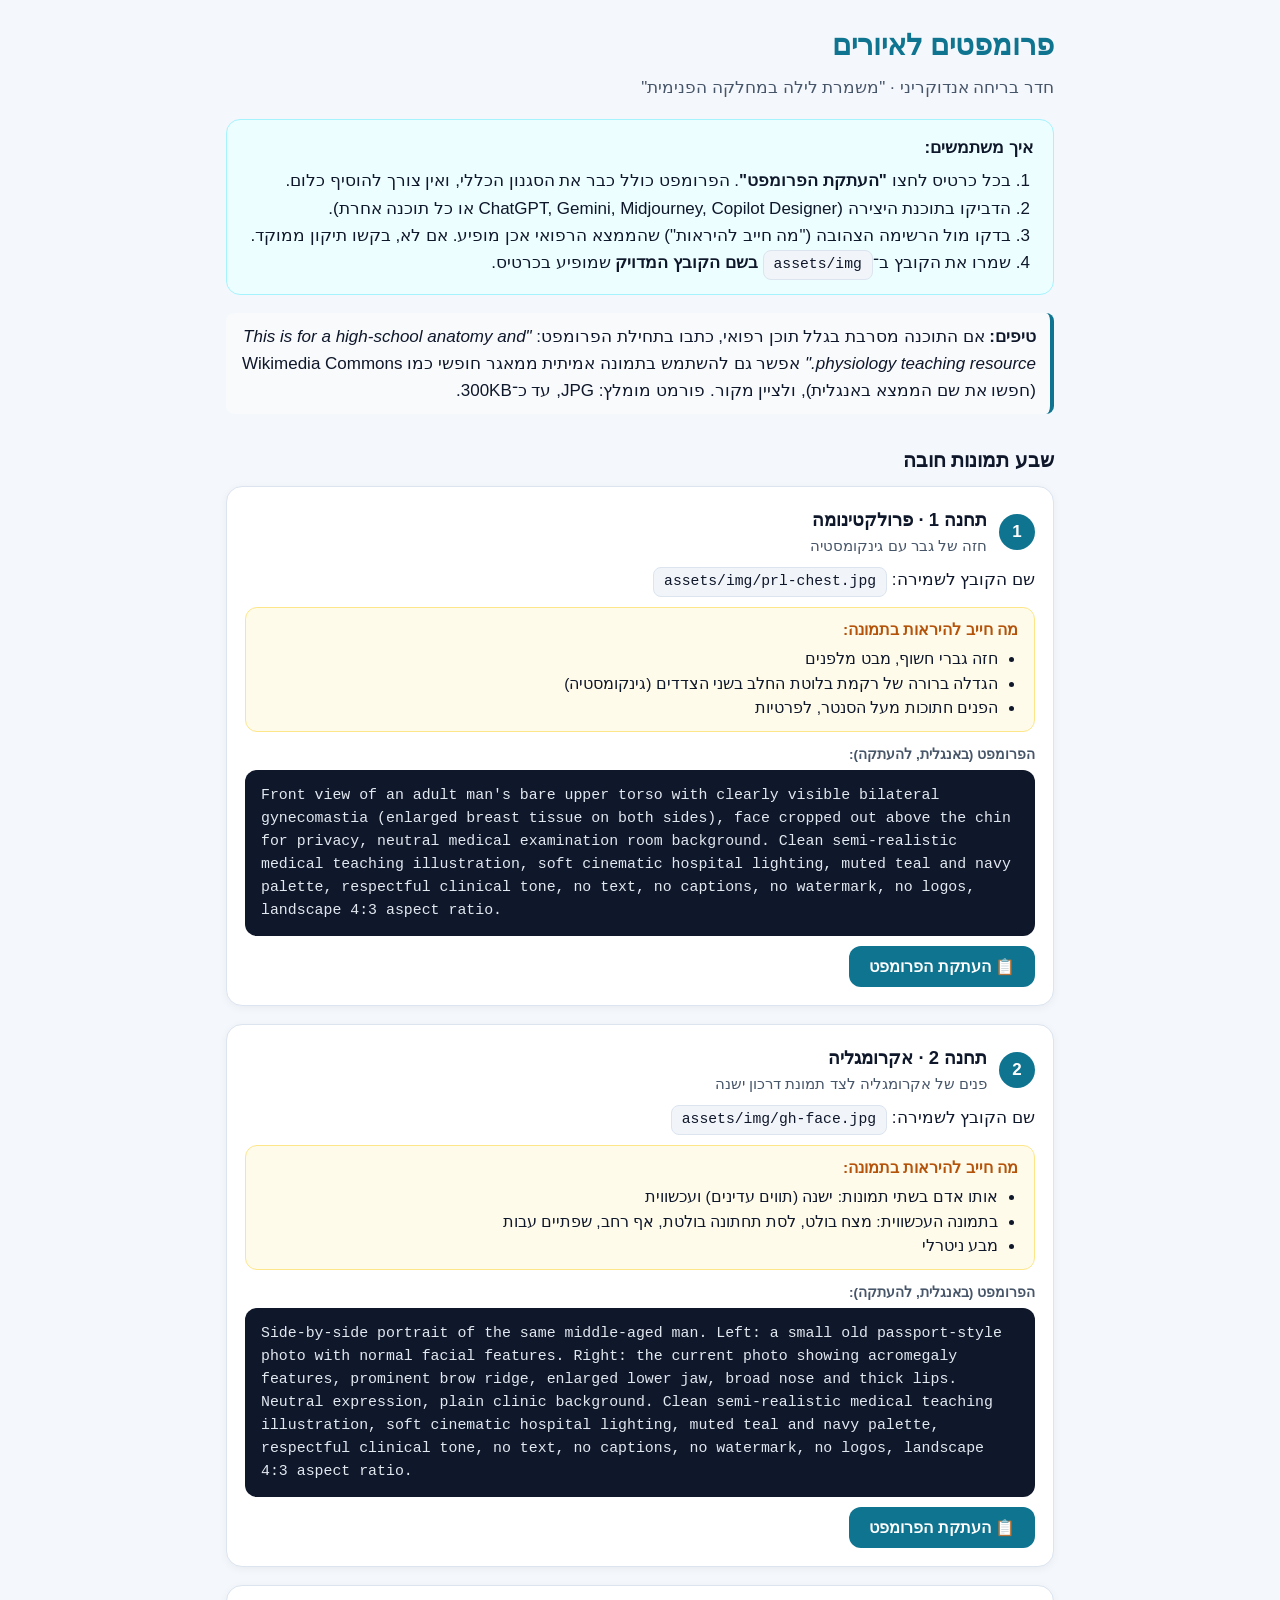
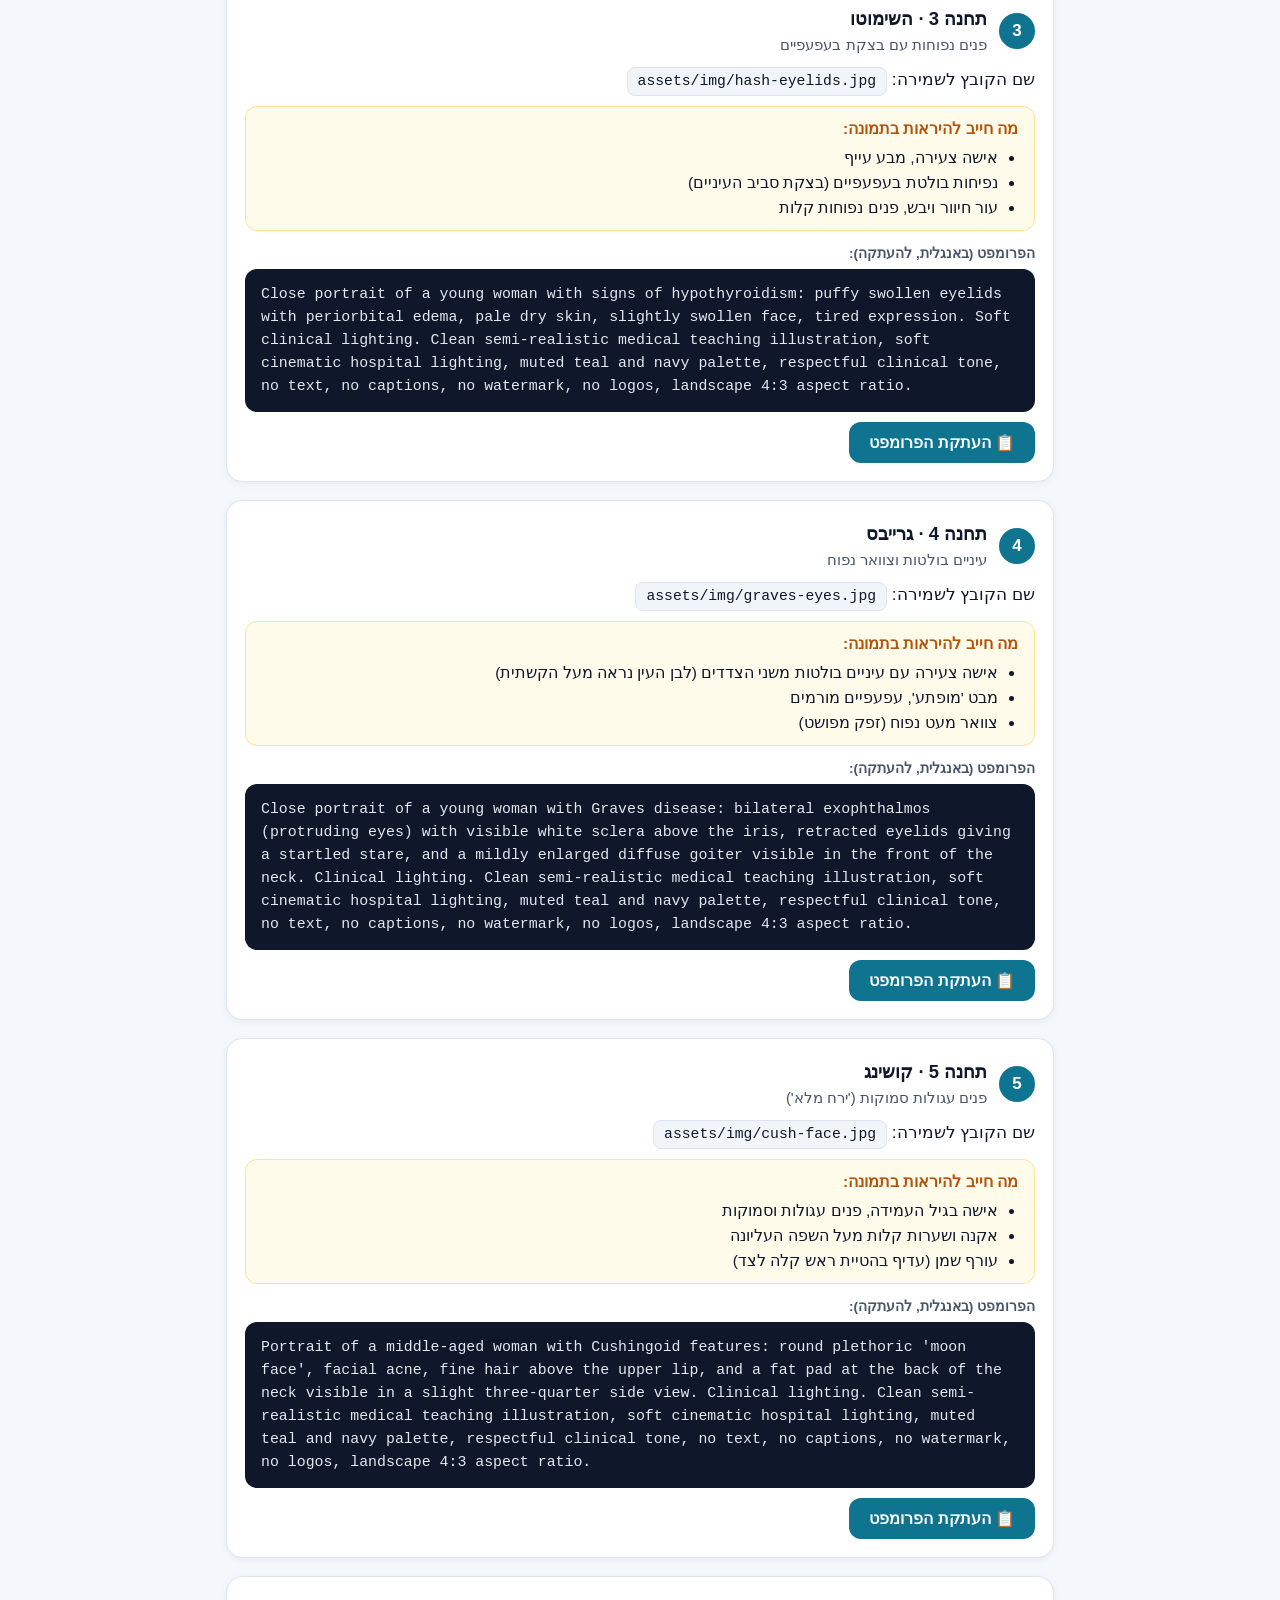
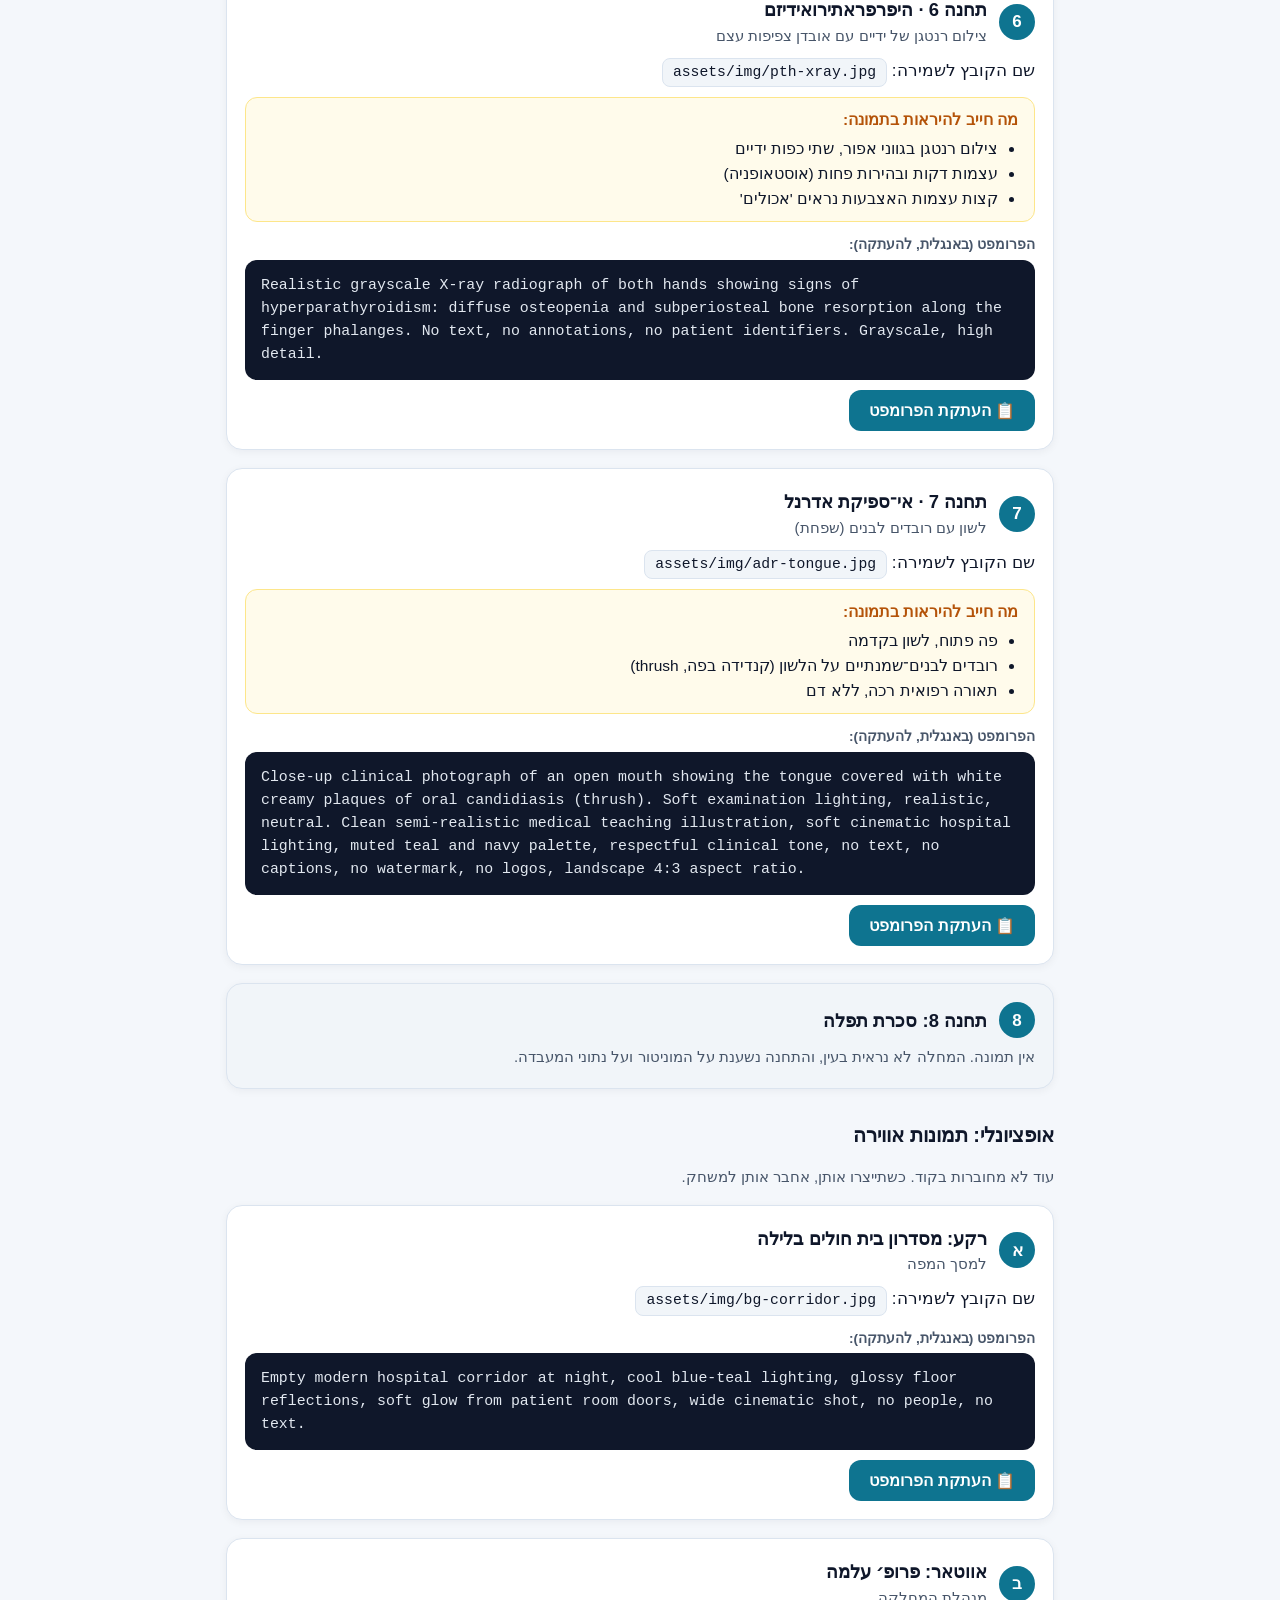
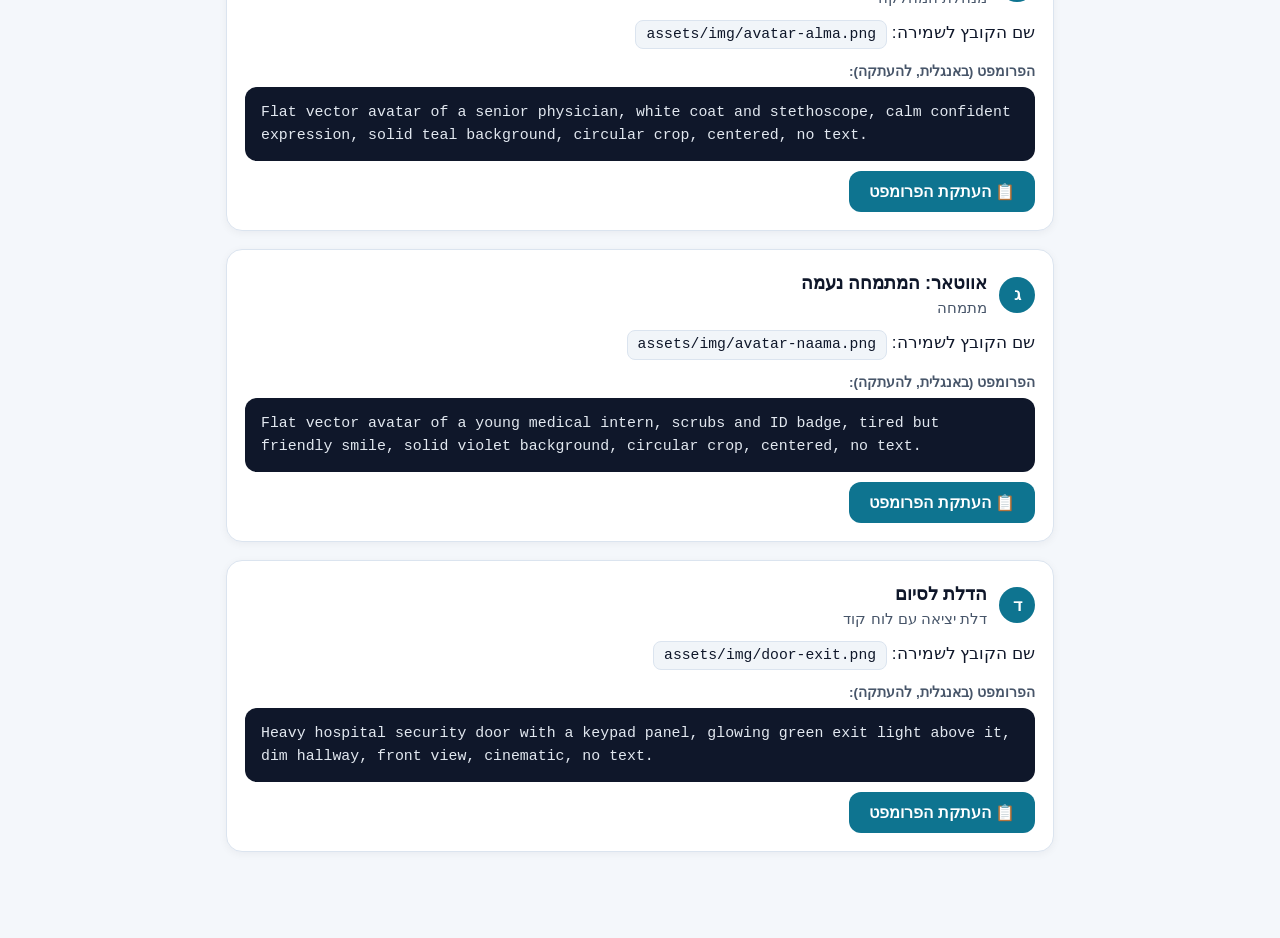
==== docs/image-prompts.html @ 04eb6606 "Initial version of the Endocrine Escape Room Static Hebrew RTL web game: 8 patient stations, timer w" ====
<!doctype html>
<html lang="he" dir="rtl">
<head>
<meta charset="utf-8">
<meta name="viewport" content="width=device-width, initial-scale=1">
<title>פרומפטים לאיורים: חדר בריחה אנדוקריני</title>
<style>
  :root { --bg:#f4f7fb; --card:#fff; --ink:#0f172a; --muted:#475569; --line:#dbe4ef; --teal:#0e7490; --mint:#059669; --amber:#b45309; }
  * { box-sizing: border-box; }
  body { margin:0; font-family: "Segoe UI","Arial Hebrew",Arial,sans-serif; background:var(--bg); color:var(--ink); line-height:1.6; font-size:17px; }
  .wrap { max-width: 860px; margin: 0 auto; padding: 22px 16px 80px; }
  h1 { font-size: 1.8rem; margin: 0 0 6px; color: var(--teal); }
  h2 { font-size: 1.25rem; margin: 30px 0 10px; }
  .lead { color: var(--muted); margin: 0 0 18px; }
  .steps { background:#ecfeff; border:1px solid #a5f3fc; border-radius:14px; padding:14px 20px; margin-bottom: 18px; }
  .steps ol { margin:6px 0 0; padding-inline-start: 22px; }
  .card { background: var(--card); border:1px solid var(--line); border-radius:16px; padding:18px; margin-bottom:18px; box-shadow: 0 2px 8px rgba(15,23,42,.05); }
  .head { display:flex; gap:12px; align-items:center; flex-wrap:wrap; margin-bottom:8px; }
  .num { flex:none; width:36px; height:36px; border-radius:50%; background:var(--teal); color:#fff; display:grid; place-items:center; font-weight:800; }
  .head h3 { margin:0; font-size:1.15rem; }
  .file { direction:ltr; display:inline-block; font-family:Consolas,monospace; background:#f1f5f9; border:1px solid var(--line); border-radius:8px; padding:2px 10px; font-size:.92rem; }
  .must { background:#fffbeb; border:1px solid #fde68a; border-radius:12px; padding:10px 16px; margin:10px 0; font-size:.97rem; }
  .must b { color: var(--amber); }
  .must ul { margin:4px 0 0; padding-inline-start: 20px; }
  .label { font-size:.85rem; color:var(--muted); margin:12px 0 4px; font-weight:600; }
  .prompt { direction:ltr; text-align:left; background:#0f172a; color:#e2e8f0; border-radius:12px; padding:14px 16px; font-family:Consolas,"Courier New",monospace; font-size:.93rem; line-height:1.55; white-space:pre-wrap; user-select:all; }
  .btn { margin-top:10px; font-family:inherit; font-size:1rem; font-weight:700; cursor:pointer; border:0; border-radius:12px; padding:11px 20px; color:#fff; background:var(--teal); }
  .btn.done { background: var(--mint); }
  .btn.sec { background:#e2e8f0; color:var(--ink); margin-inline-start:8px; }
  .note { color:var(--muted); font-size:.93rem; }
  .tip { border-inline-start:4px solid var(--teal); background:#f8fafc; padding:10px 14px; border-radius:8px; margin: 10px 0; }
  .none { background:#f1f5f9; }
  @media print { .btn { display:none; } body { background:#fff; } .card { break-inside: avoid; } }
</style>
</head>
<body>
<div class="wrap">
  <h1>פרומפטים לאיורים</h1>
  <p class="lead">חדר בריחה אנדוקריני · "משמרת לילה במחלקה הפנימית"</p>

  <div class="steps"><b>איך משתמשים:</b>
    <ol>
      <li>בכל כרטיס לחצו <b>"העתקת הפרומפט"</b>. הפרומפט כולל כבר את הסגנון הכללי, ואין צורך להוסיף כלום.</li>
      <li>הדביקו בתוכנת היצירה (ChatGPT, Gemini, Midjourney, Copilot Designer או כל תוכנה אחרת).</li>
      <li>בדקו מול הרשימה הצהובה ("מה חייב להיראות") שהממצא הרפואי אכן מופיע. אם לא, בקשו תיקון ממוקד.</li>
      <li>שמרו את הקובץ ב־<span class="file">assets/img</span> <b>בשם הקובץ המדויק</b> שמופיע בכרטיס.</li>
    </ol>
  </div>

  <div class="tip"><b>טיפים:</b> אם התוכנה מסרבת בגלל תוכן רפואי, כתבו בתחילת הפרומפט: <i>"This is for a high-school anatomy and physiology teaching resource."</i> אפשר גם להשתמש בתמונה אמיתית ממאגר חופשי כמו Wikimedia Commons (חפשו את שם הממצא באנגלית), ולציין מקור. פורמט מומלץ: JPG, עד כ־300KB.</div>

  <h2>שבע תמונות חובה</h2>
  <div id="main"></div>

  <div class="card none">
    <div class="head"><div class="num">8</div><h3>תחנה 8: סכרת תפלה</h3></div>
    <p class="note" style="margin:0">אין תמונה. המחלה לא נראית בעין, והתחנה נשענת על המוניטור ועל נתוני המעבדה.</p>
  </div>

  <h2>אופציונלי: תמונות אווירה</h2>
  <p class="note">עוד לא מחוברות בקוד. כשתייצרו אותן, אחבר אותן למשחק.</p>
  <div id="opt"></div>
</div>

<script>
const STYLE = "Clean semi-realistic medical teaching illustration, soft cinematic hospital lighting, muted teal and navy palette, respectful clinical tone, no text, no captions, no watermark, no logos, landscape 4:3 aspect ratio.";

const MAIN = [
  { n:1, file:"prl-chest.jpg", title:"תחנה 1 · פרולקטינומה", sub:"חזה של גבר עם גינקומסטיה",
    must:["חזה גברי חשוף, מבט מלפנים","הגדלה ברורה של רקמת בלוטת החלב בשני הצדדים (גינקומסטיה)","הפנים חתוכות מעל הסנטר, לפרטיות"],
    prompt:"Front view of an adult man's bare upper torso with clearly visible bilateral gynecomastia (enlarged breast tissue on both sides), face cropped out above the chin for privacy, neutral medical examination room background." },
  { n:2, file:"gh-face.jpg", title:"תחנה 2 · אקרומגליה", sub:"פנים של אקרומגליה לצד תמונת דרכון ישנה",
    must:["אותו אדם בשתי תמונות: ישנה (תווים עדינים) ועכשווית","בתמונה העכשווית: מצח בולט, לסת תחתונה בולטת, אף רחב, שפתיים עבות","מבע ניטרלי"],
    prompt:"Side-by-side portrait of the same middle-aged man. Left: a small old passport-style photo with normal facial features. Right: the current photo showing acromegaly features, prominent brow ridge, enlarged lower jaw, broad nose and thick lips. Neutral expression, plain clinic background." },
  { n:3, file:"hash-eyelids.jpg", title:"תחנה 3 · השימוטו", sub:"פנים נפוחות עם בצקת בעפעפיים",
    must:["אישה צעירה, מבע עייף","נפיחות בולטת בעפעפיים (בצקת סביב העיניים)","עור חיוור ויבש, פנים נפוחות קלות"],
    prompt:"Close portrait of a young woman with signs of hypothyroidism: puffy swollen eyelids with periorbital edema, pale dry skin, slightly swollen face, tired expression. Soft clinical lighting." },
  { n:4, file:"graves-eyes.jpg", title:"תחנה 4 · גרייבס", sub:"עיניים בולטות וצוואר נפוח",
    must:["אישה צעירה עם עיניים בולטות משני הצדדים (לבן העין נראה מעל הקשתית)","מבט 'מופתע', עפעפיים מורמים","צוואר מעט נפוח (זפק מפושט)"],
    prompt:"Close portrait of a young woman with Graves disease: bilateral exophthalmos (protruding eyes) with visible white sclera above the iris, retracted eyelids giving a startled stare, and a mildly enlarged diffuse goiter visible in the front of the neck. Clinical lighting." },
  { n:5, file:"cush-face.jpg", title:"תחנה 5 · קושינג", sub:"פנים עגולות סמוקות ('ירח מלא')",
    must:["אישה בגיל העמידה, פנים עגולות וסמוקות","אקנה ושערות קלות מעל השפה העליונה","עורף שמן (עדיף בהטיית ראש קלה לצד)"],
    prompt:"Portrait of a middle-aged woman with Cushingoid features: round plethoric 'moon face', facial acne, fine hair above the upper lip, and a fat pad at the back of the neck visible in a slight three-quarter side view. Clinical lighting." },
  { n:6, file:"pth-xray.jpg", title:"תחנה 6 · היפרפראתירואידיזם", sub:"צילום רנטגן של ידיים עם אובדן צפיפות עצם",
    must:["צילום רנטגן בגווני אפור, שתי כפות ידיים","עצמות דקות ובהירות פחות (אוסטאופניה)","קצות עצמות האצבעות נראים 'אכולים'"],
    prompt:"Realistic grayscale X-ray radiograph of both hands showing signs of hyperparathyroidism: diffuse osteopenia and subperiosteal bone resorption along the finger phalanges. No text, no annotations, no patient identifiers.",
    plainStyle:true },
  { n:7, file:"adr-tongue.jpg", title:"תחנה 7 · אי־ספיקת אדרנל", sub:"לשון עם רובדים לבנים (שפחת)",
    must:["פה פתוח, לשון בקדמה","רובדים לבנים־שמנתיים על הלשון (קנדידה בפה, thrush)","תאורה רפואית רכה, ללא דם"],
    prompt:"Close-up clinical photograph of an open mouth showing the tongue covered with white creamy plaques of oral candidiasis (thrush). Soft examination lighting, realistic, neutral." }
];

const OPT = [
  { n:"א", file:"bg-corridor.jpg", title:"רקע: מסדרון בית חולים בלילה", sub:"למסך המפה",
    must:[], prompt:"Empty modern hospital corridor at night, cool blue-teal lighting, glossy floor reflections, soft glow from patient room doors, wide cinematic shot, no people, no text." , wide:true},
  { n:"ב", file:"avatar-alma.png", title:"אווטאר: פרופ׳ עלמה", sub:"מנהלת המחלקה",
    must:[], prompt:"Flat vector avatar of a senior physician, white coat and stethoscope, calm confident expression, solid teal background, circular crop, centered, no text.", wide:true },
  { n:"ג", file:"avatar-naama.png", title:"אווטאר: המתמחה נעמה", sub:"מתמחה",
    must:[], prompt:"Flat vector avatar of a young medical intern, scrubs and ID badge, tired but friendly smile, solid violet background, circular crop, centered, no text.", wide:true },
  { n:"ד", file:"door-exit.png", title:"הדלת לסיום", sub:"דלת יציאה עם לוח קוד",
    must:[], prompt:"Heavy hospital security door with a keypad panel, glowing green exit light above it, dim hallway, front view, cinematic, no text.", wide:true }
];

function full(p){ return p.wide || p.plainStyle ? p.prompt + (p.plainStyle ? " Grayscale, high detail." : "") : p.prompt + " " + STYLE; }

function card(p){
  const must = p.must && p.must.length ? `<div class="must"><b>מה חייב להיראות בתמונה:</b><ul>${p.must.map(m=>`<li>${m}</li>`).join("")}</ul></div>` : "";
  return `<div class="card">
    <div class="head"><div class="num">${p.n}</div><div><h3>${p.title}</h3><div class="note">${p.sub}</div></div></div>
    <div>שם הקובץ לשמירה: <span class="file">assets/img/${p.file}</span></div>
    ${must}
    <div class="label">הפרומפט (באנגלית, להעתקה):</div>
    <div class="prompt">${full(p).replace(/&/g,"&amp;").replace(/</g,"&lt;")}</div>
    <button class="btn" data-text="${encodeURIComponent(full(p))}">📋 העתקת הפרומפט</button>
  </div>`;
}
document.getElementById("main").innerHTML = MAIN.map(card).join("");
document.getElementById("opt").innerHTML = OPT.map(card).join("");

document.addEventListener("click", async (e) => {
  const b = e.target.closest("button[data-text]"); if (!b) return;
  const text = decodeURIComponent(b.dataset.text);
  try { await navigator.clipboard.writeText(text); }
  catch (_) { const t = document.createElement("textarea"); t.value = text; document.body.appendChild(t); t.select(); document.execCommand("copy"); t.remove(); }
  const old = b.textContent; b.textContent = "✅ הועתק"; b.classList.add("done");
  setTimeout(() => { b.textContent = old; b.classList.remove("done"); }, 1800);
});
</script>
</body>
</html>
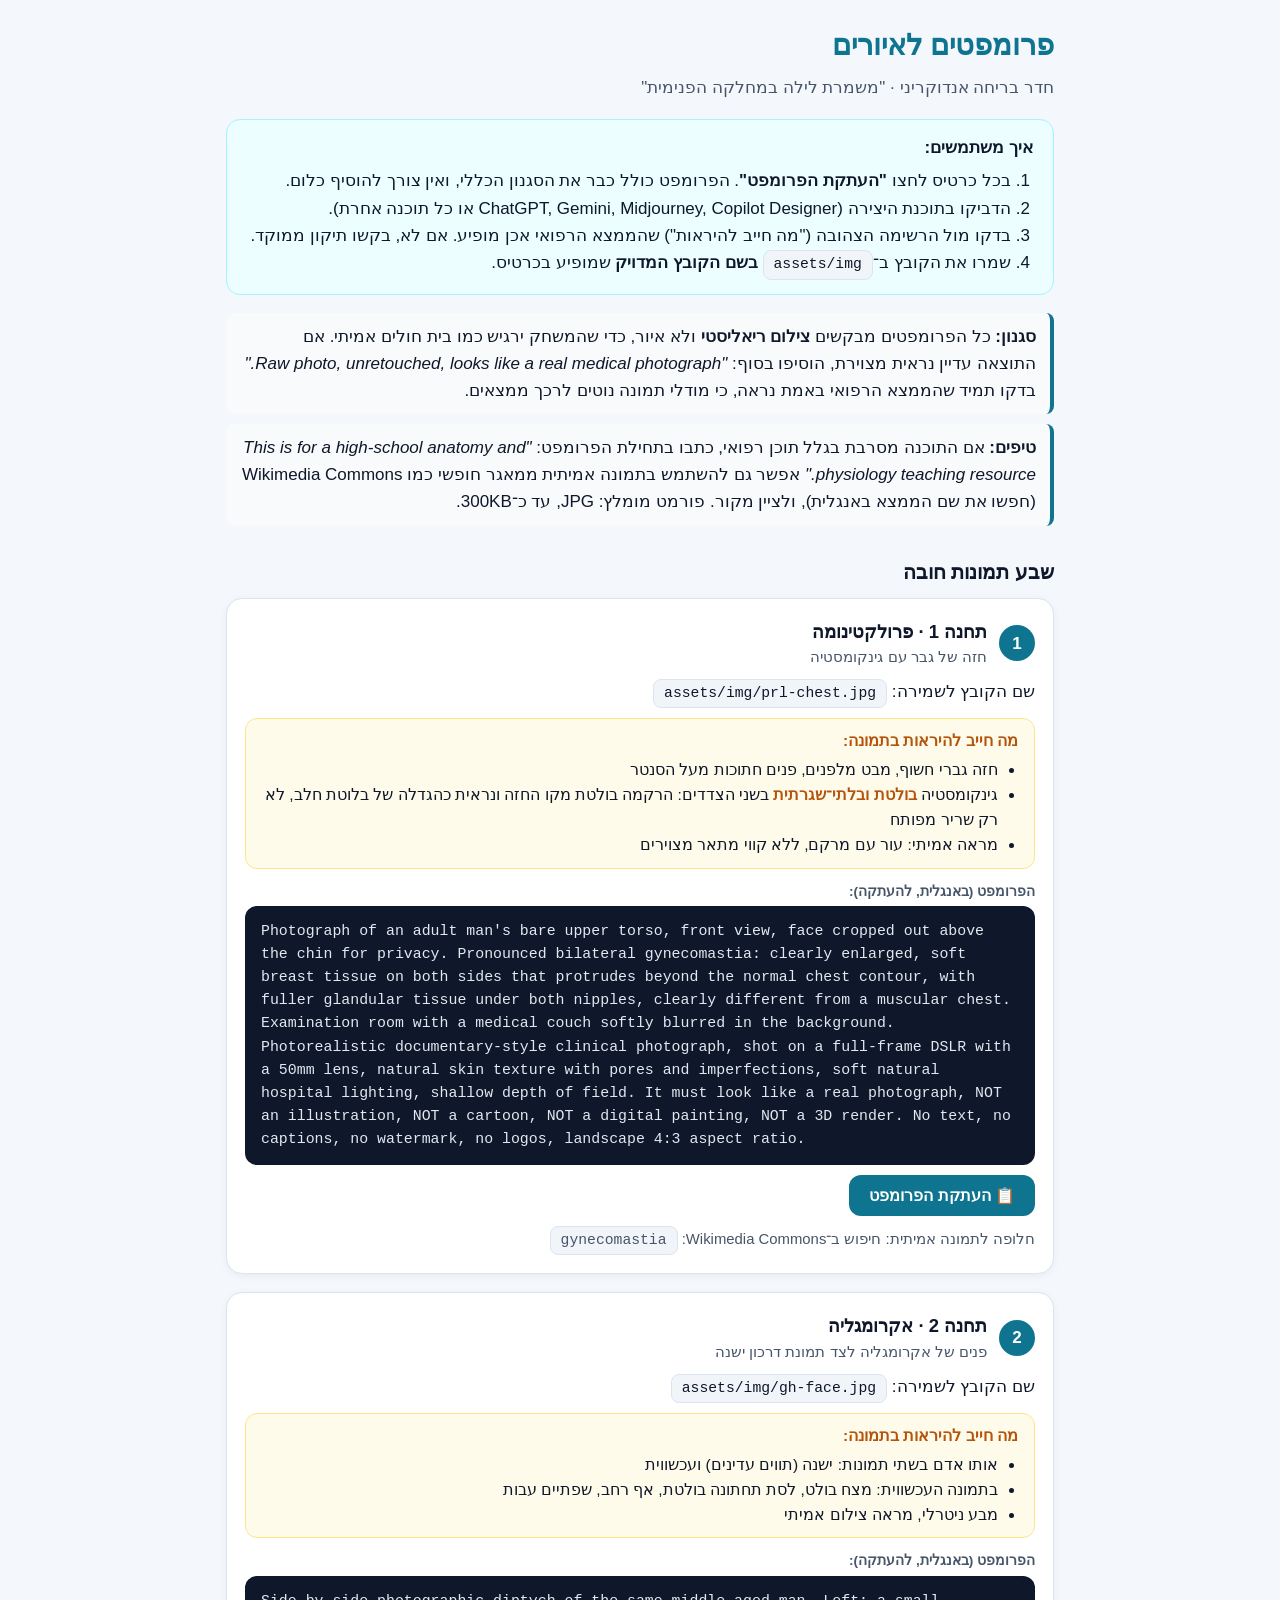
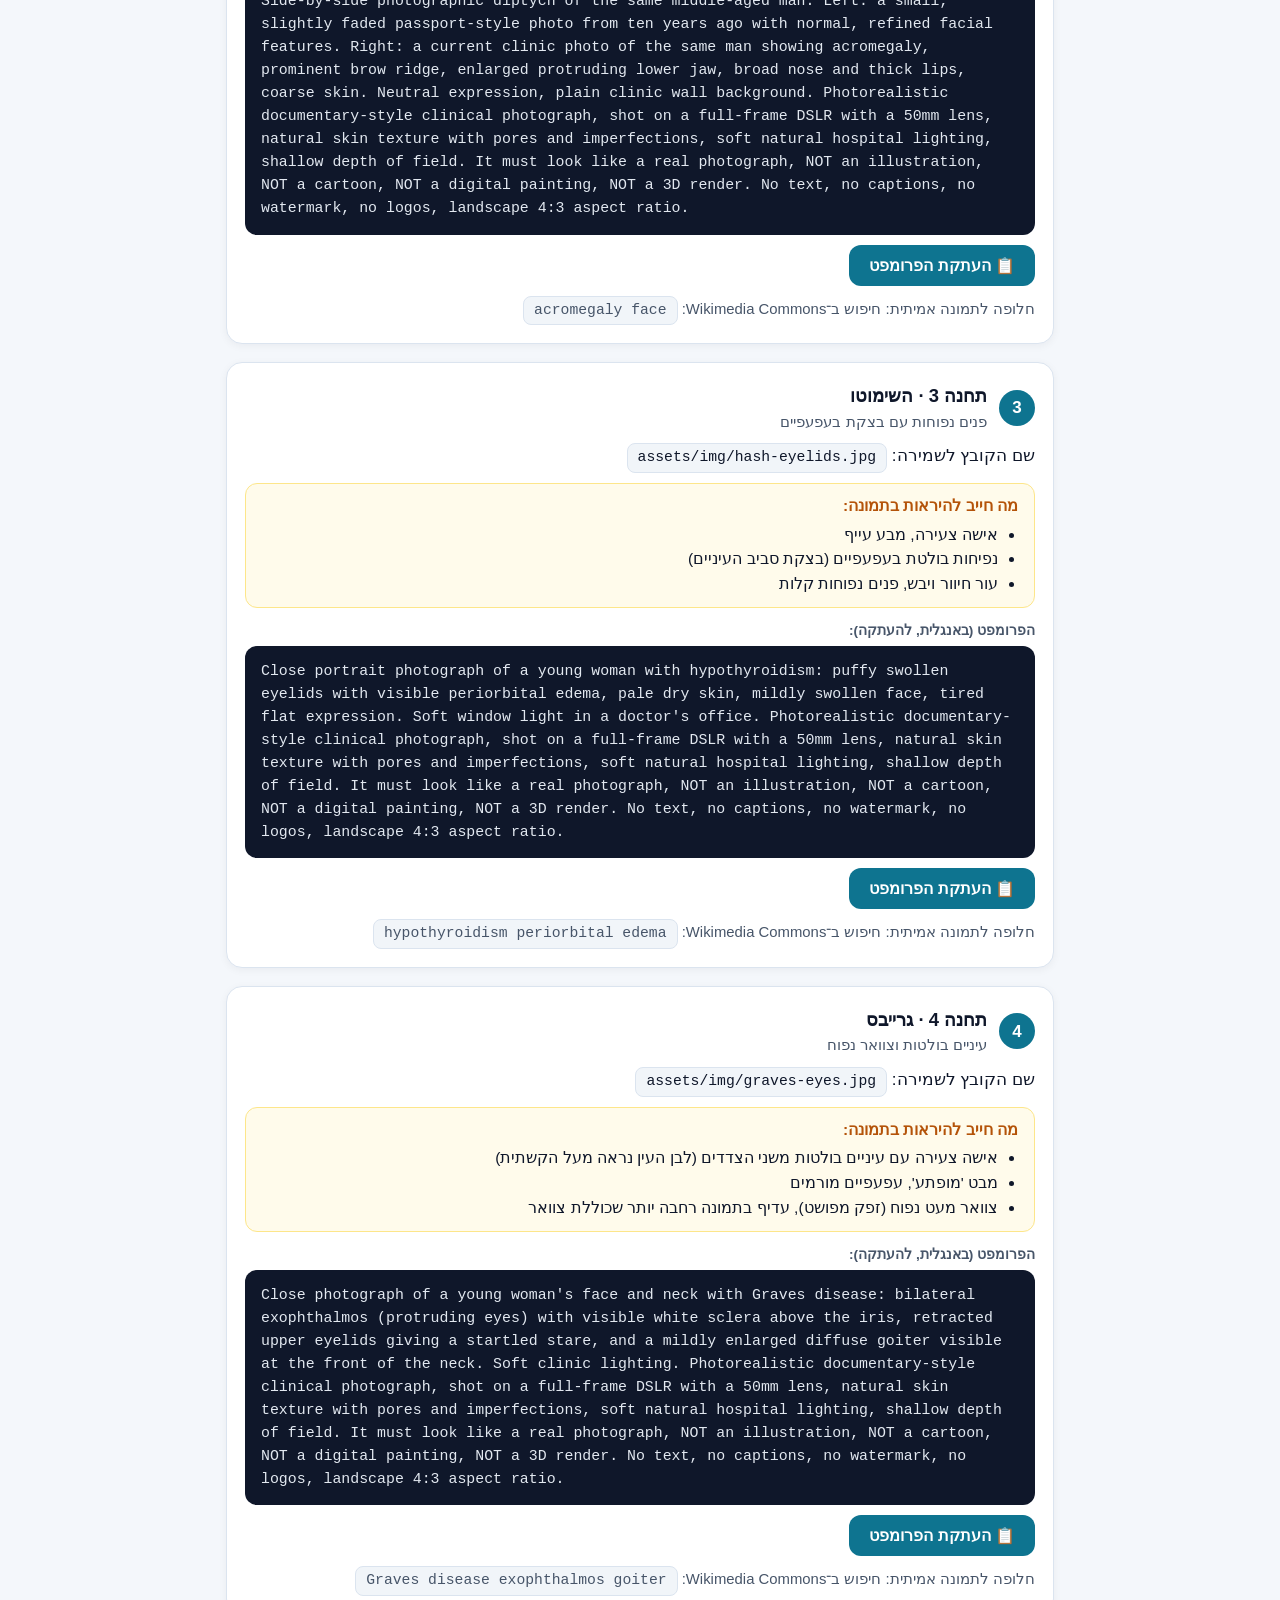
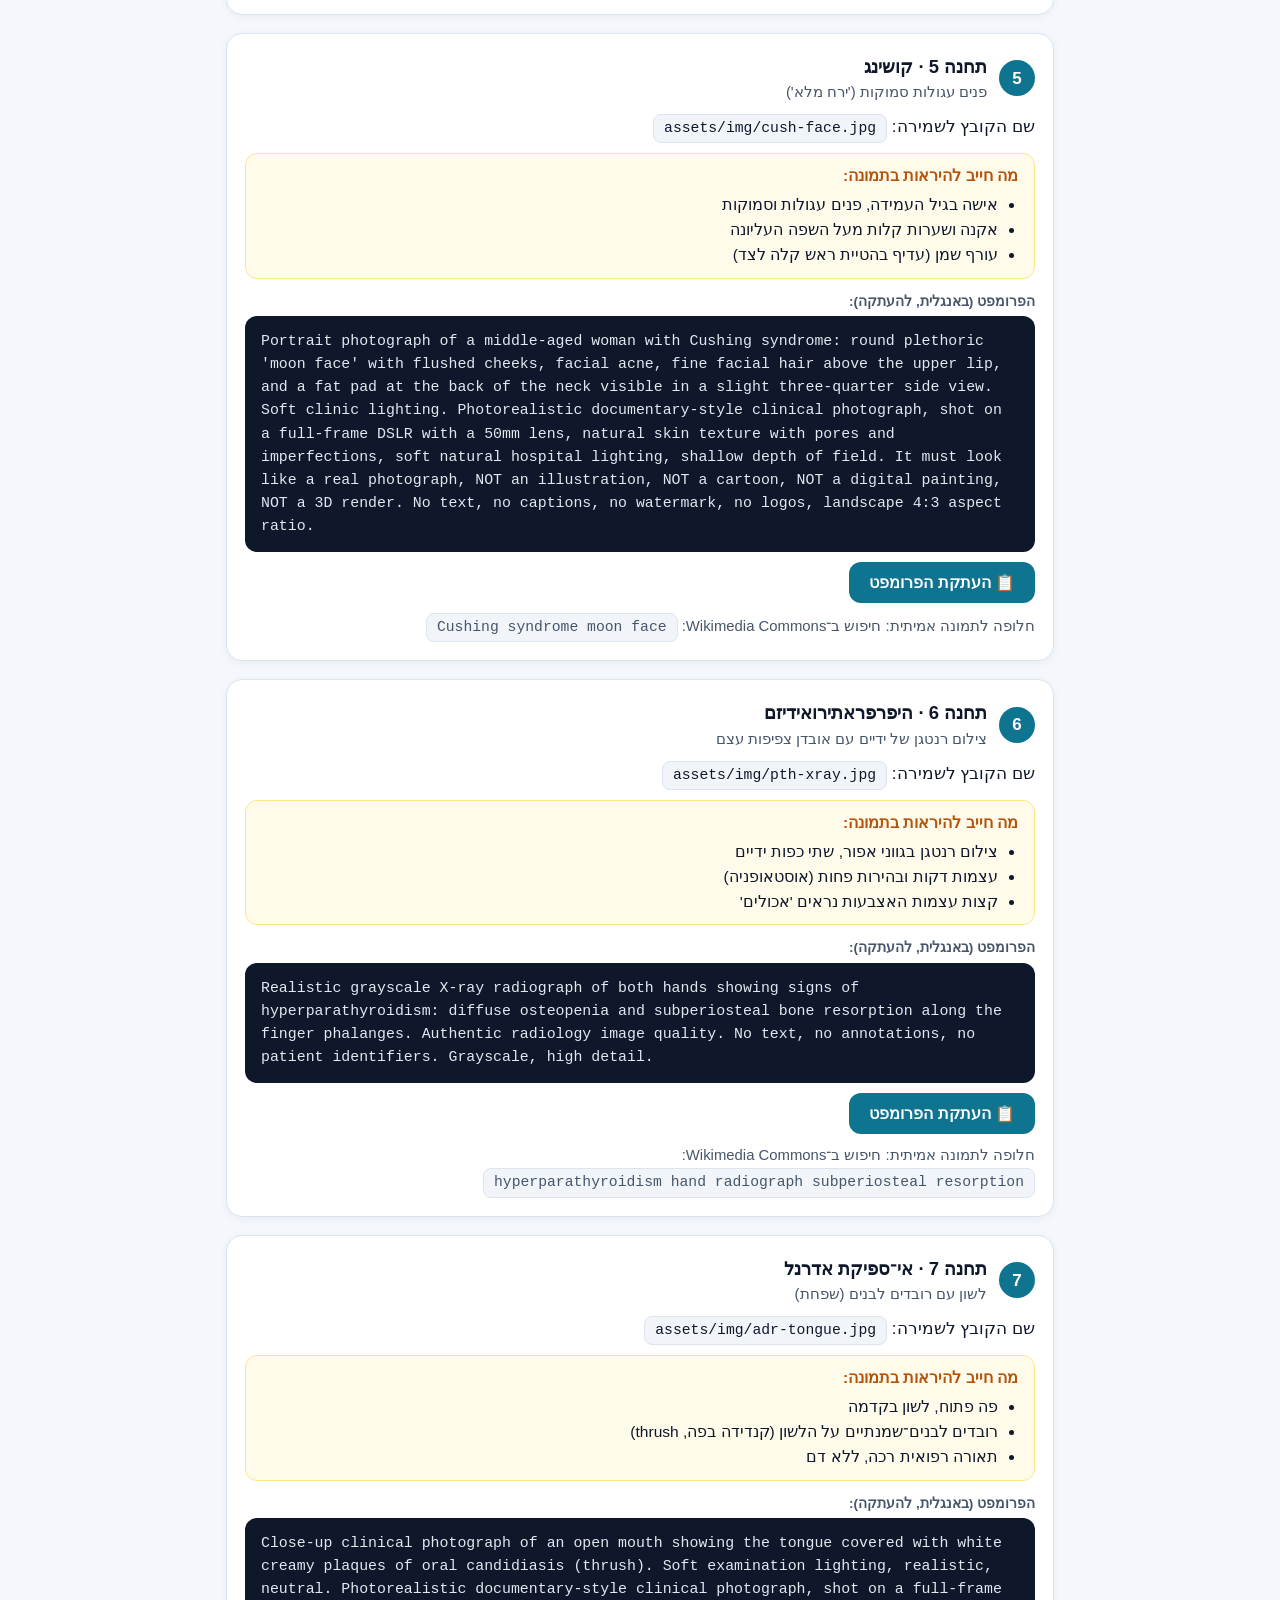
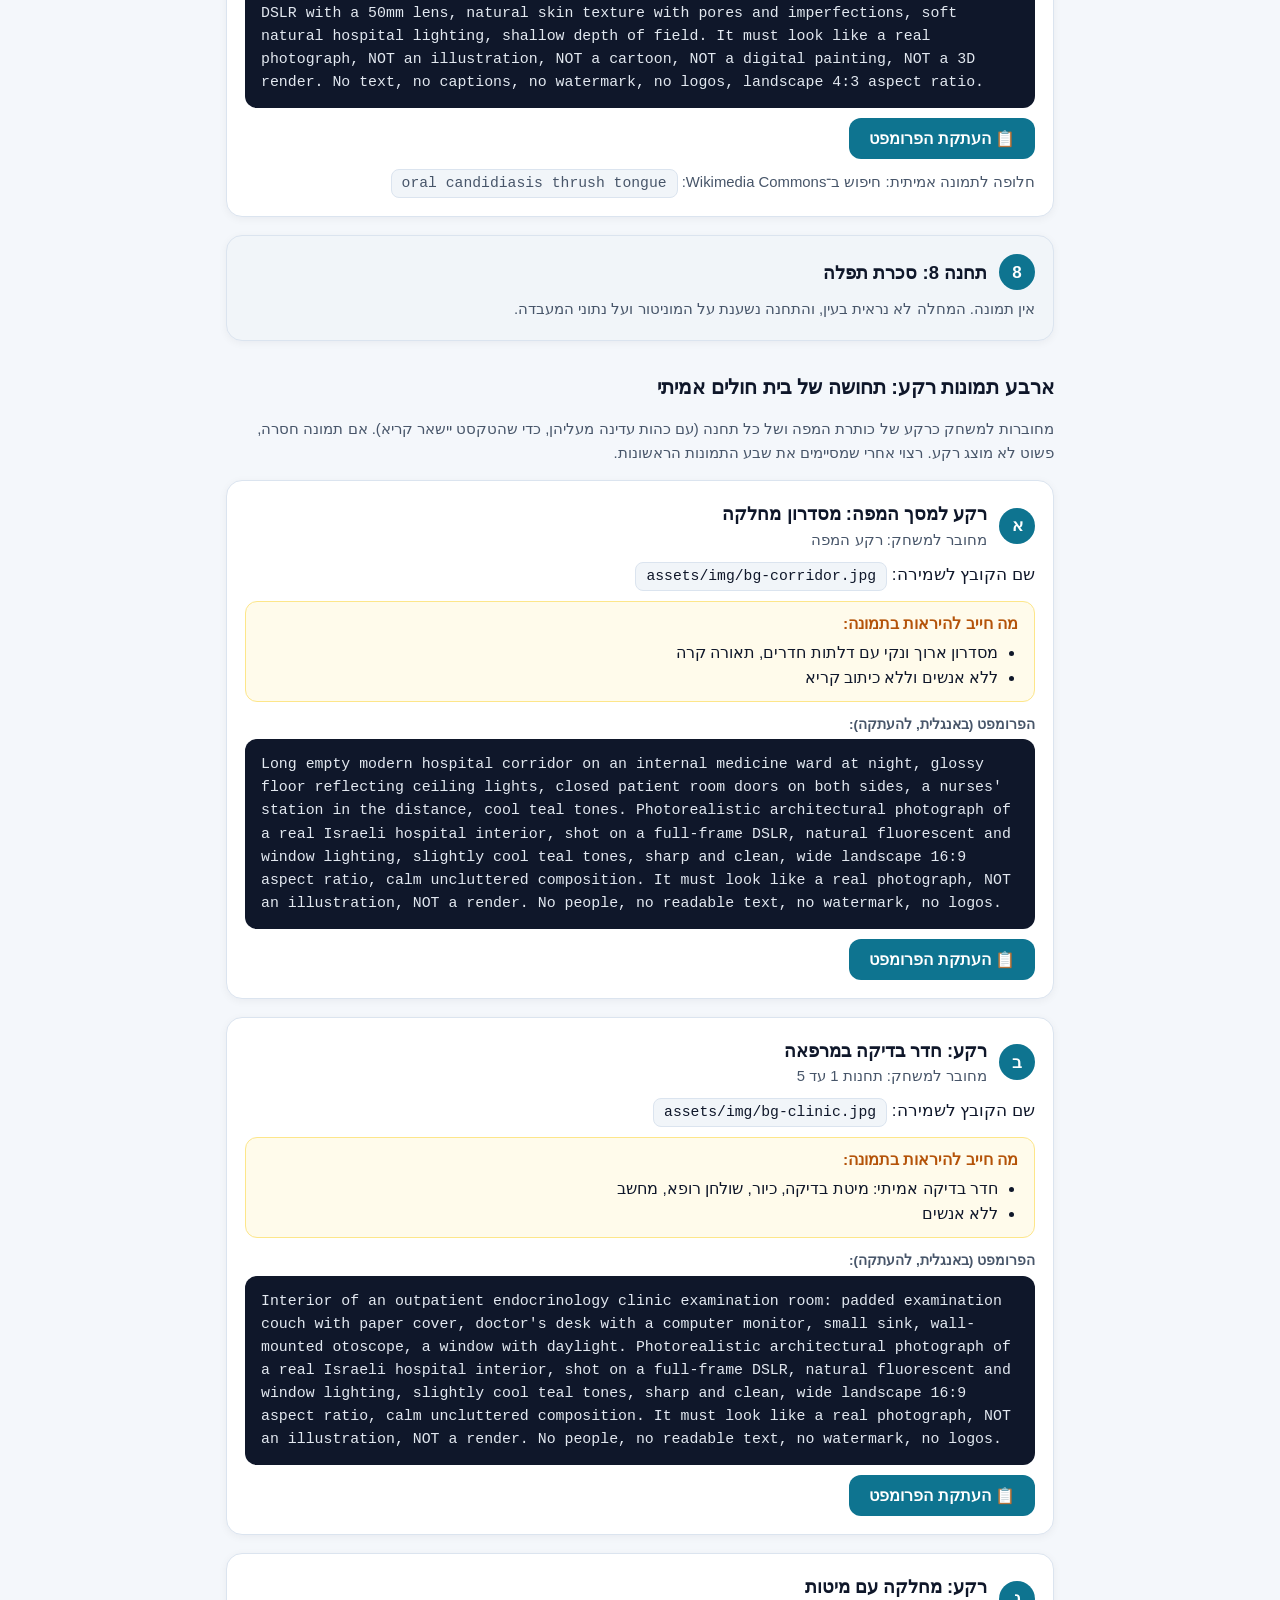
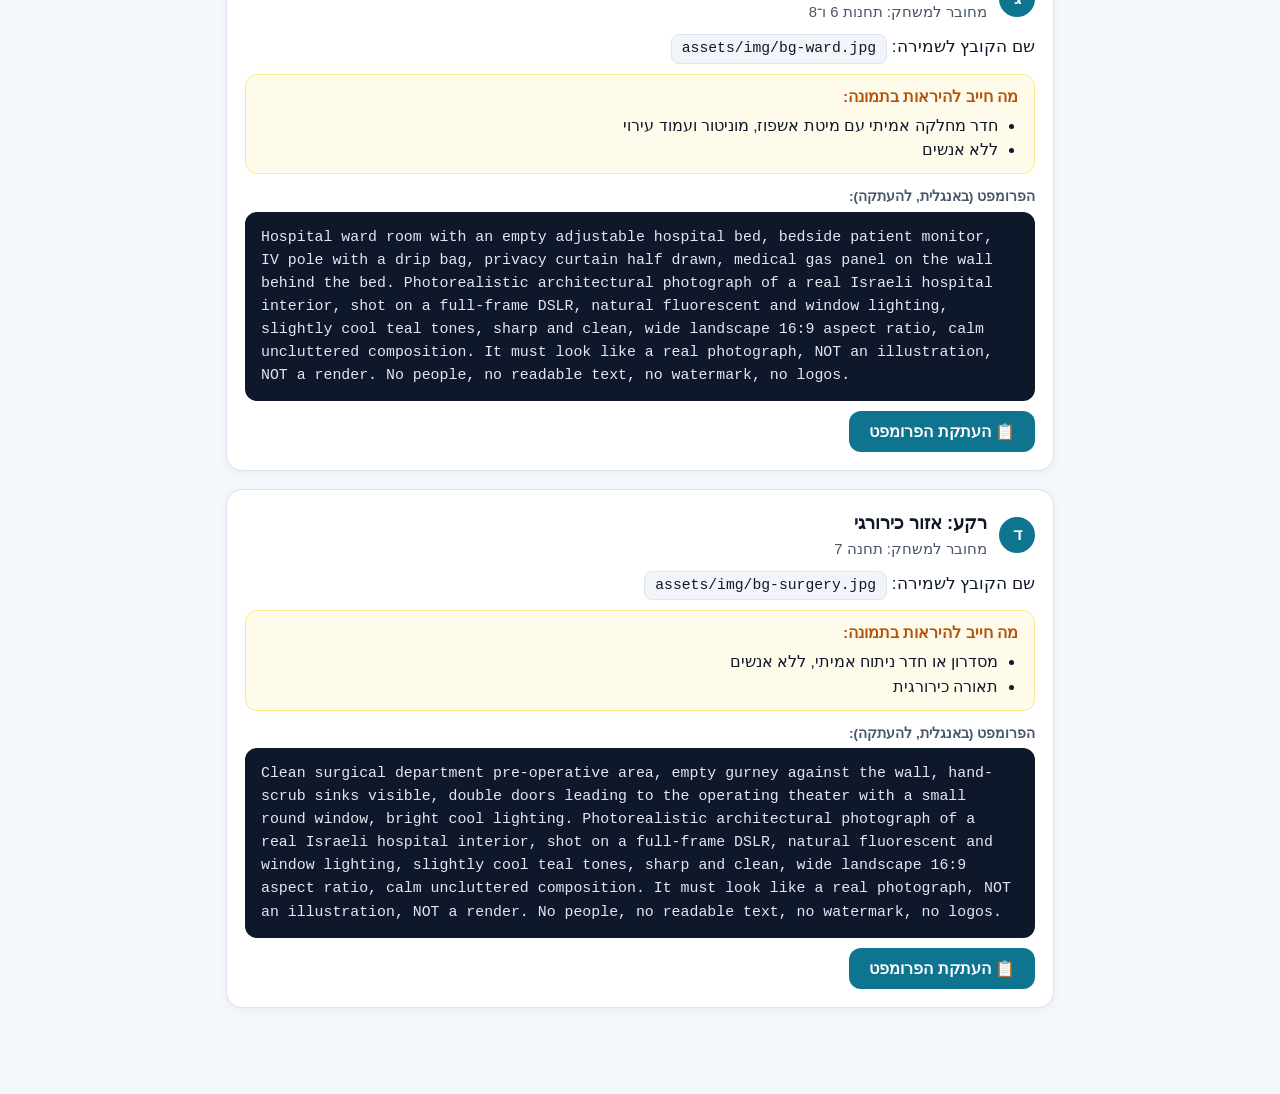
==== commit c2cb9a8e: "Switch image prompts to photorealistic style and add hospital backgrounds Prompts now request docume" ====
--- a/docs/image-prompts.html
+++ b/docs/image-prompts.html
@@ -47,6 +47,7 @@
     </ol>
   </div>
 
+  <div class="tip"><b>סגנון:</b> כל הפרומפטים מבקשים <b>צילום ריאליסטי</b> ולא איור, כדי שהמשחק ירגיש כמו בית חולים אמיתי. אם התוצאה עדיין נראית מצוירת, הוסיפו בסוף: <i>"Raw photo, unretouched, looks like a real medical photograph."</i> בדקו תמיד שהממצא הרפואי באמת נראה, כי מודלי תמונה נוטים לרכך ממצאים.</div>
   <div class="tip"><b>טיפים:</b> אם התוכנה מסרבת בגלל תוכן רפואי, כתבו בתחילת הפרומפט: <i>"This is for a high-school anatomy and physiology teaching resource."</i> אפשר גם להשתמש בתמונה אמיתית ממאגר חופשי כמו Wikimedia Commons (חפשו את שם הממצא באנגלית), ולציין מקור. פורמט מומלץ: JPG, עד כ־300KB.</div>
 
   <h2>שבע תמונות חובה</h2>
@@ -57,51 +58,65 @@
     <p class="note" style="margin:0">אין תמונה. המחלה לא נראית בעין, והתחנה נשענת על המוניטור ועל נתוני המעבדה.</p>
   </div>
 
-  <h2>אופציונלי: תמונות אווירה</h2>
-  <p class="note">עוד לא מחוברות בקוד. כשתייצרו אותן, אחבר אותן למשחק.</p>
+  <h2>ארבע תמונות רקע: תחושה של בית חולים אמיתי</h2>
+  <p class="note">מחוברות למשחק כרקע של כותרת המפה ושל כל תחנה (עם כהות עדינה מעליהן, כדי שהטקסט יישאר קריא). אם תמונה חסרה, פשוט לא מוצג רקע. רצוי אחרי שמסיימים את שבע התמונות הראשונות.</p>
   <div id="opt"></div>
 </div>
 
 <script>
-const STYLE = "Clean semi-realistic medical teaching illustration, soft cinematic hospital lighting, muted teal and navy palette, respectful clinical tone, no text, no captions, no watermark, no logos, landscape 4:3 aspect ratio.";
+const STYLE = "Photorealistic documentary-style clinical photograph, shot on a full-frame DSLR with a 50mm lens, natural skin texture with pores and imperfections, soft natural hospital lighting, shallow depth of field. It must look like a real photograph, NOT an illustration, NOT a cartoon, NOT a digital painting, NOT a 3D render. No text, no captions, no watermark, no logos, landscape 4:3 aspect ratio.";
+const STYLE_BG = "Photorealistic architectural photograph of a real Israeli hospital interior, shot on a full-frame DSLR, natural fluorescent and window lighting, slightly cool teal tones, sharp and clean, wide landscape 16:9 aspect ratio, calm uncluttered composition. It must look like a real photograph, NOT an illustration, NOT a render. No people, no readable text, no watermark, no logos.";
 
 const MAIN = [
   { n:1, file:"prl-chest.jpg", title:"תחנה 1 · פרולקטינומה", sub:"חזה של גבר עם גינקומסטיה",
-    must:["חזה גברי חשוף, מבט מלפנים","הגדלה ברורה של רקמת בלוטת החלב בשני הצדדים (גינקומסטיה)","הפנים חתוכות מעל הסנטר, לפרטיות"],
-    prompt:"Front view of an adult man's bare upper torso with clearly visible bilateral gynecomastia (enlarged breast tissue on both sides), face cropped out above the chin for privacy, neutral medical examination room background." },
+    must:["חזה גברי חשוף, מבט מלפנים, פנים חתוכות מעל הסנטר","גינקומסטיה <b>בולטת ובלתי־שגרתית</b> בשני הצדדים: הרקמה בולטת מקו החזה ונראית כהגדלה של בלוטת חלב, לא רק שריר מפותח","מראה אמיתי: עור עם מרקם, ללא קווי מתאר מצוירים"],
+    prompt:"Photograph of an adult man's bare upper torso, front view, face cropped out above the chin for privacy. Pronounced bilateral gynecomastia: clearly enlarged, soft breast tissue on both sides that protrudes beyond the normal chest contour, with fuller glandular tissue under both nipples, clearly different from a muscular chest. Examination room with a medical couch softly blurred in the background.",
+    wiki:"gynecomastia" },
   { n:2, file:"gh-face.jpg", title:"תחנה 2 · אקרומגליה", sub:"פנים של אקרומגליה לצד תמונת דרכון ישנה",
-    must:["אותו אדם בשתי תמונות: ישנה (תווים עדינים) ועכשווית","בתמונה העכשווית: מצח בולט, לסת תחתונה בולטת, אף רחב, שפתיים עבות","מבע ניטרלי"],
-    prompt:"Side-by-side portrait of the same middle-aged man. Left: a small old passport-style photo with normal facial features. Right: the current photo showing acromegaly features, prominent brow ridge, enlarged lower jaw, broad nose and thick lips. Neutral expression, plain clinic background." },
+    must:["אותו אדם בשתי תמונות: ישנה (תווים עדינים) ועכשווית","בתמונה העכשווית: מצח בולט, לסת תחתונה בולטת, אף רחב, שפתיים עבות","מבע ניטרלי, מראה צילום אמיתי"],
+    prompt:"Side-by-side photographic diptych of the same middle-aged man. Left: a small, slightly faded passport-style photo from ten years ago with normal, refined facial features. Right: a current clinic photo of the same man showing acromegaly, prominent brow ridge, enlarged protruding lower jaw, broad nose and thick lips, coarse skin. Neutral expression, plain clinic wall background.",
+    wiki:"acromegaly face" },
   { n:3, file:"hash-eyelids.jpg", title:"תחנה 3 · השימוטו", sub:"פנים נפוחות עם בצקת בעפעפיים",
     must:["אישה צעירה, מבע עייף","נפיחות בולטת בעפעפיים (בצקת סביב העיניים)","עור חיוור ויבש, פנים נפוחות קלות"],
-    prompt:"Close portrait of a young woman with signs of hypothyroidism: puffy swollen eyelids with periorbital edema, pale dry skin, slightly swollen face, tired expression. Soft clinical lighting." },
+    prompt:"Close portrait photograph of a young woman with hypothyroidism: puffy swollen eyelids with visible periorbital edema, pale dry skin, mildly swollen face, tired flat expression. Soft window light in a doctor's office.",
+    wiki:"hypothyroidism periorbital edema" },
   { n:4, file:"graves-eyes.jpg", title:"תחנה 4 · גרייבס", sub:"עיניים בולטות וצוואר נפוח",
-    must:["אישה צעירה עם עיניים בולטות משני הצדדים (לבן העין נראה מעל הקשתית)","מבט 'מופתע', עפעפיים מורמים","צוואר מעט נפוח (זפק מפושט)"],
-    prompt:"Close portrait of a young woman with Graves disease: bilateral exophthalmos (protruding eyes) with visible white sclera above the iris, retracted eyelids giving a startled stare, and a mildly enlarged diffuse goiter visible in the front of the neck. Clinical lighting." },
+    must:["אישה צעירה עם עיניים בולטות משני הצדדים (לבן העין נראה מעל הקשתית)","מבט 'מופתע', עפעפיים מורמים","צוואר מעט נפוח (זפק מפושט), עדיף בתמונה רחבה יותר שכוללת צוואר"],
+    prompt:"Close photograph of a young woman's face and neck with Graves disease: bilateral exophthalmos (protruding eyes) with visible white sclera above the iris, retracted upper eyelids giving a startled stare, and a mildly enlarged diffuse goiter visible at the front of the neck. Soft clinic lighting.",
+    wiki:"Graves disease exophthalmos goiter" },
   { n:5, file:"cush-face.jpg", title:"תחנה 5 · קושינג", sub:"פנים עגולות סמוקות ('ירח מלא')",
     must:["אישה בגיל העמידה, פנים עגולות וסמוקות","אקנה ושערות קלות מעל השפה העליונה","עורף שמן (עדיף בהטיית ראש קלה לצד)"],
-    prompt:"Portrait of a middle-aged woman with Cushingoid features: round plethoric 'moon face', facial acne, fine hair above the upper lip, and a fat pad at the back of the neck visible in a slight three-quarter side view. Clinical lighting." },
+    prompt:"Portrait photograph of a middle-aged woman with Cushing syndrome: round plethoric 'moon face' with flushed cheeks, facial acne, fine facial hair above the upper lip, and a fat pad at the back of the neck visible in a slight three-quarter side view. Soft clinic lighting.",
+    wiki:"Cushing syndrome moon face" },
   { n:6, file:"pth-xray.jpg", title:"תחנה 6 · היפרפראתירואידיזם", sub:"צילום רנטגן של ידיים עם אובדן צפיפות עצם",
     must:["צילום רנטגן בגווני אפור, שתי כפות ידיים","עצמות דקות ובהירות פחות (אוסטאופניה)","קצות עצמות האצבעות נראים 'אכולים'"],
-    prompt:"Realistic grayscale X-ray radiograph of both hands showing signs of hyperparathyroidism: diffuse osteopenia and subperiosteal bone resorption along the finger phalanges. No text, no annotations, no patient identifiers.",
-    plainStyle:true },
+    prompt:"Realistic grayscale X-ray radiograph of both hands showing signs of hyperparathyroidism: diffuse osteopenia and subperiosteal bone resorption along the finger phalanges. Authentic radiology image quality. No text, no annotations, no patient identifiers.",
+    plainStyle:true, wiki:"hyperparathyroidism hand radiograph subperiosteal resorption" },
   { n:7, file:"adr-tongue.jpg", title:"תחנה 7 · אי־ספיקת אדרנל", sub:"לשון עם רובדים לבנים (שפחת)",
     must:["פה פתוח, לשון בקדמה","רובדים לבנים־שמנתיים על הלשון (קנדידה בפה, thrush)","תאורה רפואית רכה, ללא דם"],
-    prompt:"Close-up clinical photograph of an open mouth showing the tongue covered with white creamy plaques of oral candidiasis (thrush). Soft examination lighting, realistic, neutral." }
+    prompt:"Close-up clinical photograph of an open mouth showing the tongue covered with white creamy plaques of oral candidiasis (thrush). Soft examination lighting, realistic, neutral.",
+    wiki:"oral candidiasis thrush tongue" }
 ];
 
 const OPT = [
-  { n:"א", file:"bg-corridor.jpg", title:"רקע: מסדרון בית חולים בלילה", sub:"למסך המפה",
-    must:[], prompt:"Empty modern hospital corridor at night, cool blue-teal lighting, glossy floor reflections, soft glow from patient room doors, wide cinematic shot, no people, no text." , wide:true},
-  { n:"ב", file:"avatar-alma.png", title:"אווטאר: פרופ׳ עלמה", sub:"מנהלת המחלקה",
-    must:[], prompt:"Flat vector avatar of a senior physician, white coat and stethoscope, calm confident expression, solid teal background, circular crop, centered, no text.", wide:true },
-  { n:"ג", file:"avatar-naama.png", title:"אווטאר: המתמחה נעמה", sub:"מתמחה",
-    must:[], prompt:"Flat vector avatar of a young medical intern, scrubs and ID badge, tired but friendly smile, solid violet background, circular crop, centered, no text.", wide:true },
-  { n:"ד", file:"door-exit.png", title:"הדלת לסיום", sub:"דלת יציאה עם לוח קוד",
-    must:[], prompt:"Heavy hospital security door with a keypad panel, glowing green exit light above it, dim hallway, front view, cinematic, no text.", wide:true }
+  { n:"א", file:"bg-corridor.jpg", title:"רקע למסך המפה: מסדרון מחלקה", sub:"מחובר למשחק: רקע המפה",
+    must:["מסדרון ארוך ונקי עם דלתות חדרים, תאורה קרה","ללא אנשים וללא כיתוב קריא"],
+    prompt:"Long empty modern hospital corridor on an internal medicine ward at night, glossy floor reflecting ceiling lights, closed patient room doors on both sides, a nurses' station in the distance, cool teal tones.", bg:true },
+  { n:"ב", file:"bg-clinic.jpg", title:"רקע: חדר בדיקה במרפאה", sub:"מחובר למשחק: תחנות 1 עד 5",
+    must:["חדר בדיקה אמיתי: מיטת בדיקה, כיור, שולחן רופא, מחשב","ללא אנשים"],
+    prompt:"Interior of an outpatient endocrinology clinic examination room: padded examination couch with paper cover, doctor's desk with a computer monitor, small sink, wall-mounted otoscope, a window with daylight.", bg:true },
+  { n:"ג", file:"bg-ward.jpg", title:"רקע: מחלקה עם מיטות", sub:"מחובר למשחק: תחנות 6 ו־8",
+    must:["חדר מחלקה אמיתי עם מיטת אשפוז, מוניטור ועמוד עירוי","ללא אנשים"],
+    prompt:"Hospital ward room with an empty adjustable hospital bed, bedside patient monitor, IV pole with a drip bag, privacy curtain half drawn, medical gas panel on the wall behind the bed.", bg:true },
+  { n:"ד", file:"bg-surgery.jpg", title:"רקע: אזור כירורגי", sub:"מחובר למשחק: תחנה 7",
+    must:["מסדרון או חדר ניתוח אמיתי, ללא אנשים","תאורה כירורגית"],
+    prompt:"Clean surgical department pre-operative area, empty gurney against the wall, hand-scrub sinks visible, double doors leading to the operating theater with a small round window, bright cool lighting.", bg:true }
 ];
 
-function full(p){ return p.wide || p.plainStyle ? p.prompt + (p.plainStyle ? " Grayscale, high detail." : "") : p.prompt + " " + STYLE; }
+function full(p){
+  if (p.plainStyle) return p.prompt + " Grayscale, high detail.";
+  return p.prompt + " " + (p.bg ? STYLE_BG : STYLE);
+}
 
 function card(p){
   const must = p.must && p.must.length ? `<div class="must"><b>מה חייב להיראות בתמונה:</b><ul>${p.must.map(m=>`<li>${m}</li>`).join("")}</ul></div>` : "";
@@ -112,6 +127,7 @@
     <div class="label">הפרומפט (באנגלית, להעתקה):</div>
     <div class="prompt">${full(p).replace(/&/g,"&amp;").replace(/</g,"&lt;")}</div>
     <button class="btn" data-text="${encodeURIComponent(full(p))}">📋 העתקת הפרומפט</button>
+    ${p.wiki ? `<div class="note" style="margin-top:10px">חלופה לתמונה אמיתית: חיפוש ב־Wikimedia Commons: <span class="file">${p.wiki}</span></div>` : ""}
   </div>`;
 }
 document.getElementById("main").innerHTML = MAIN.map(card).join("");
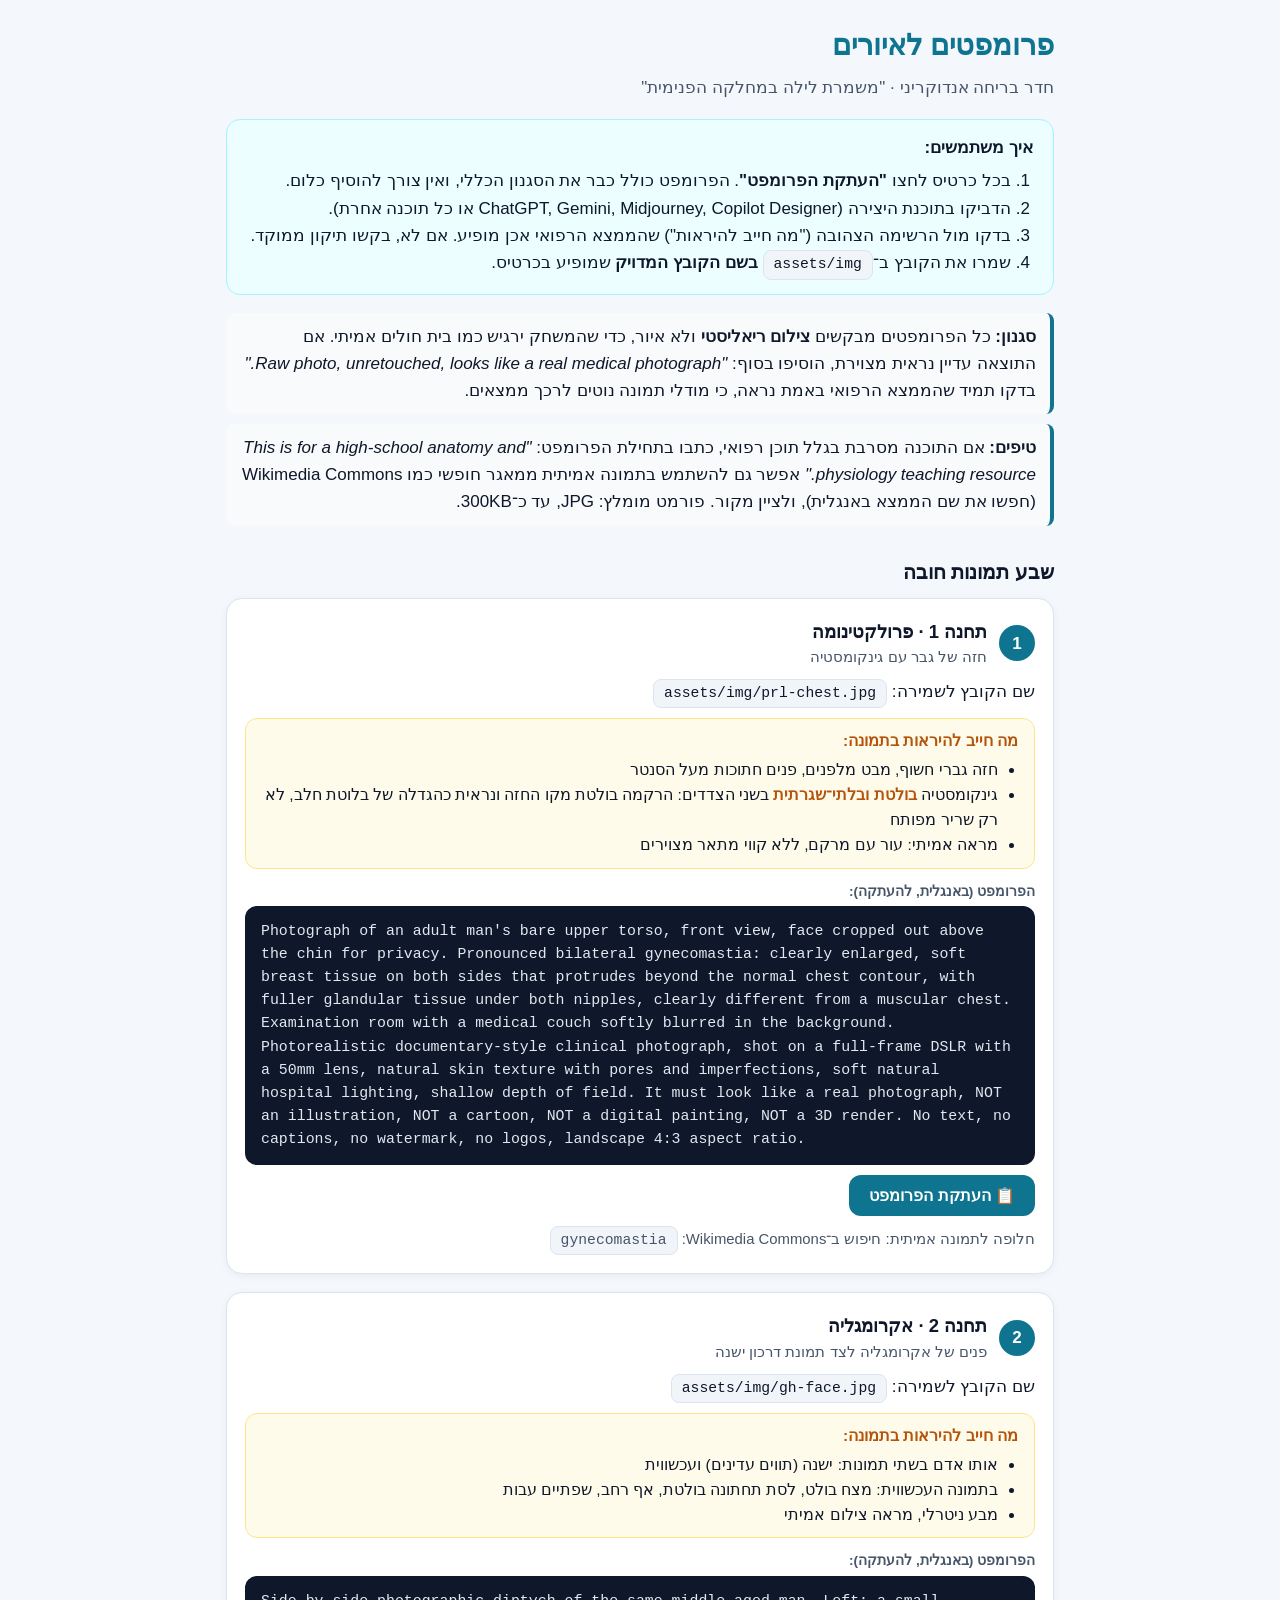
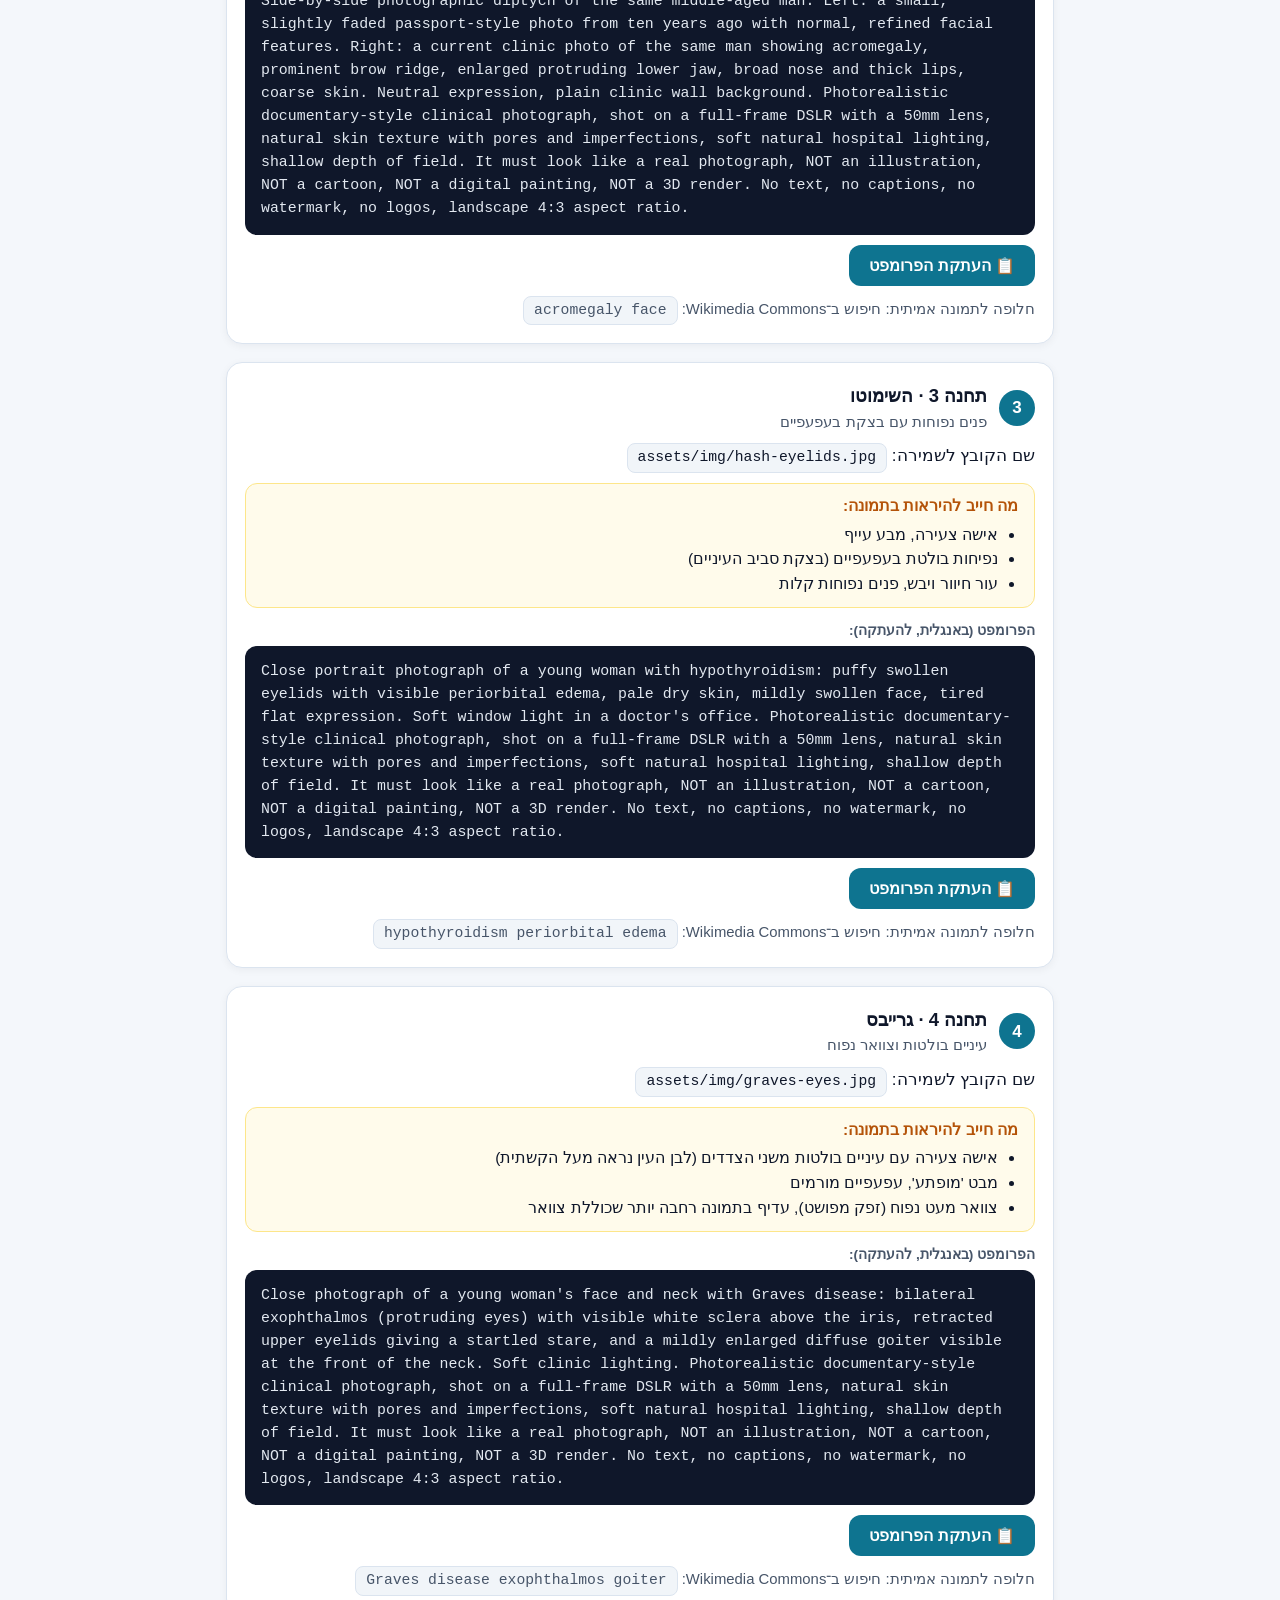
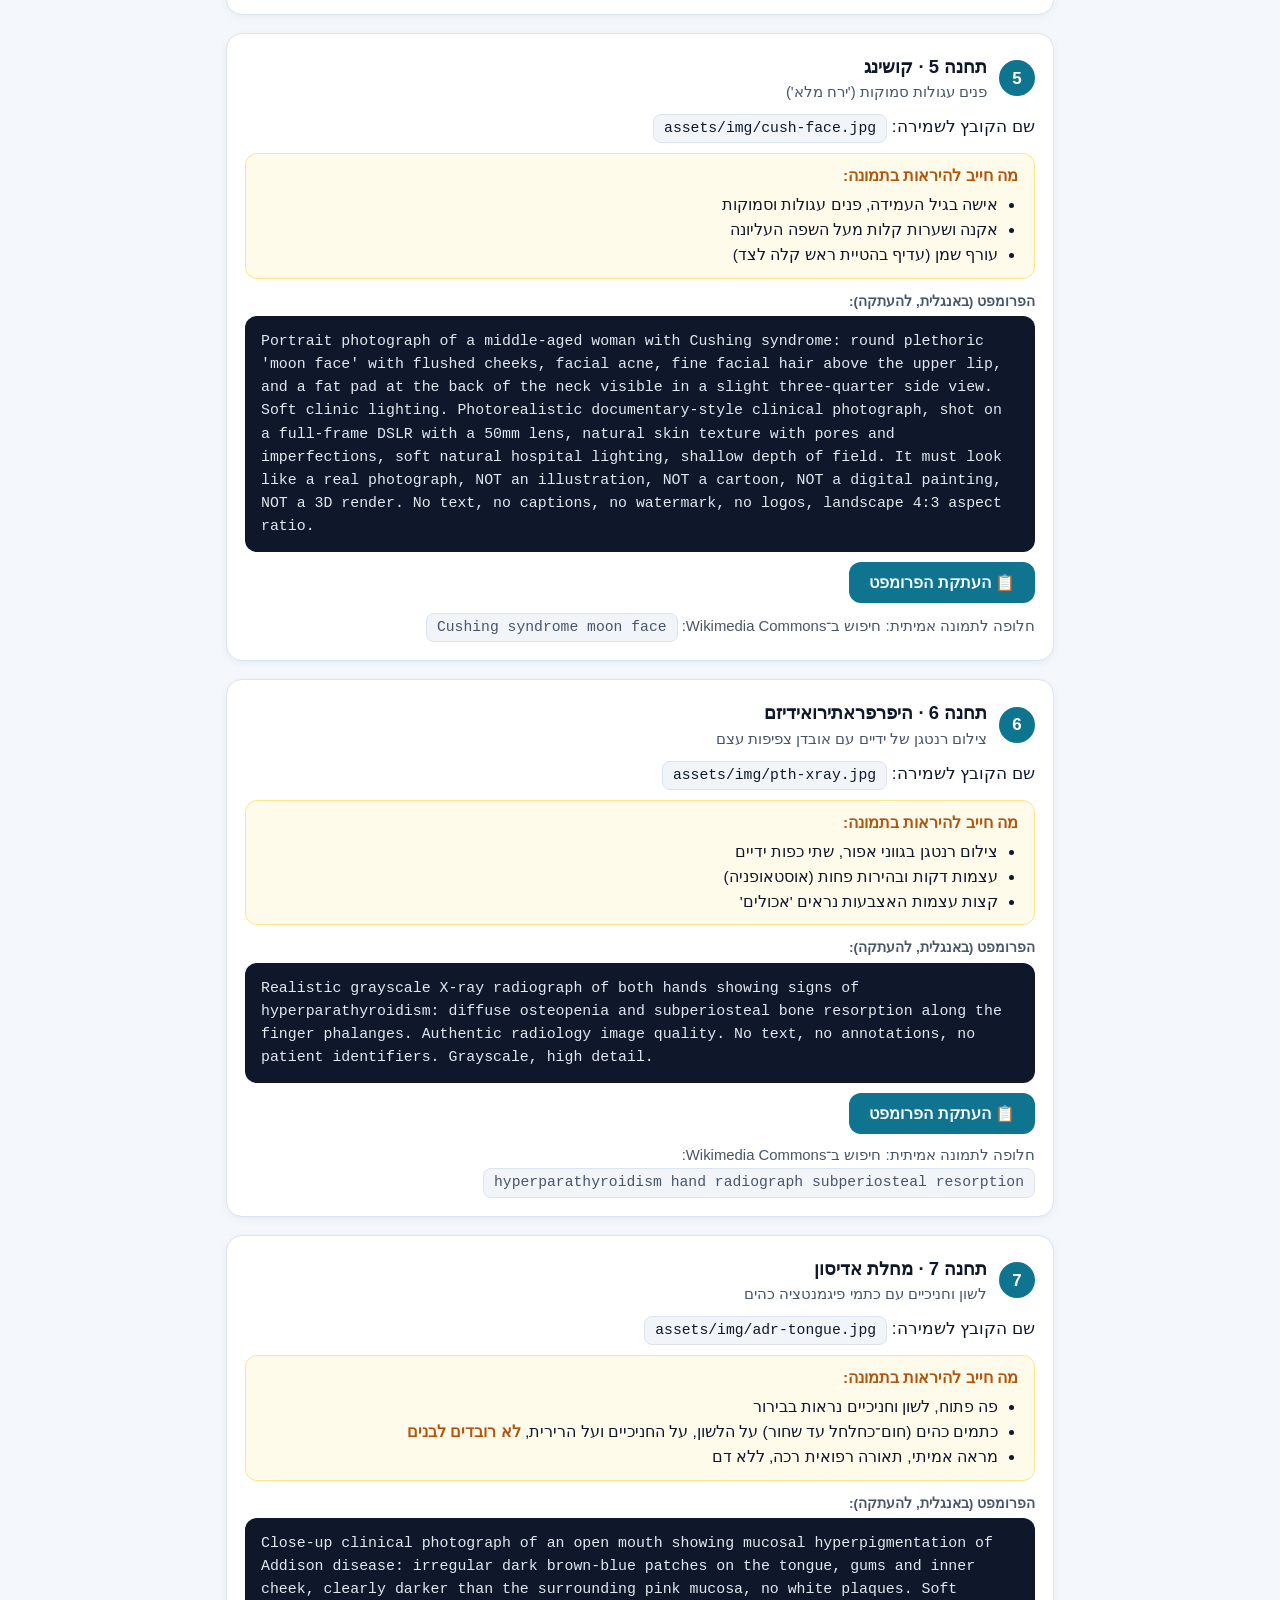
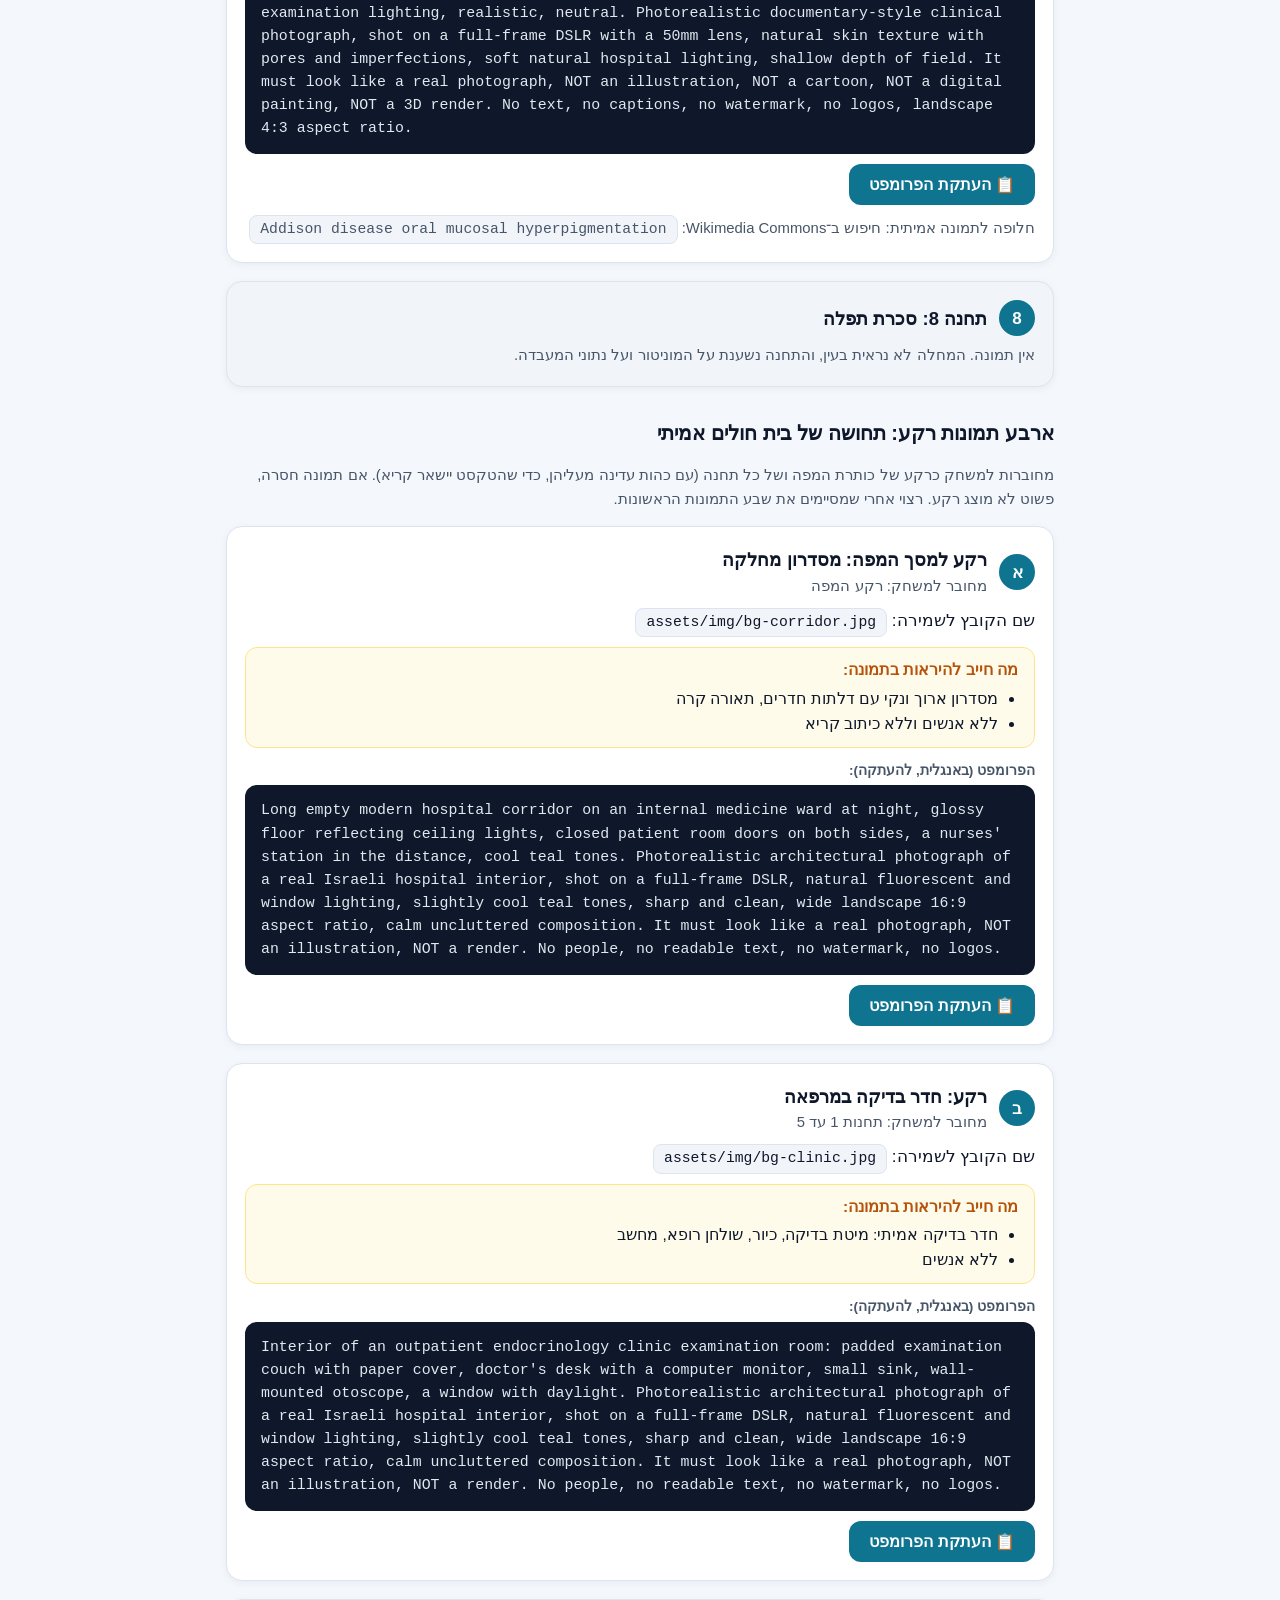
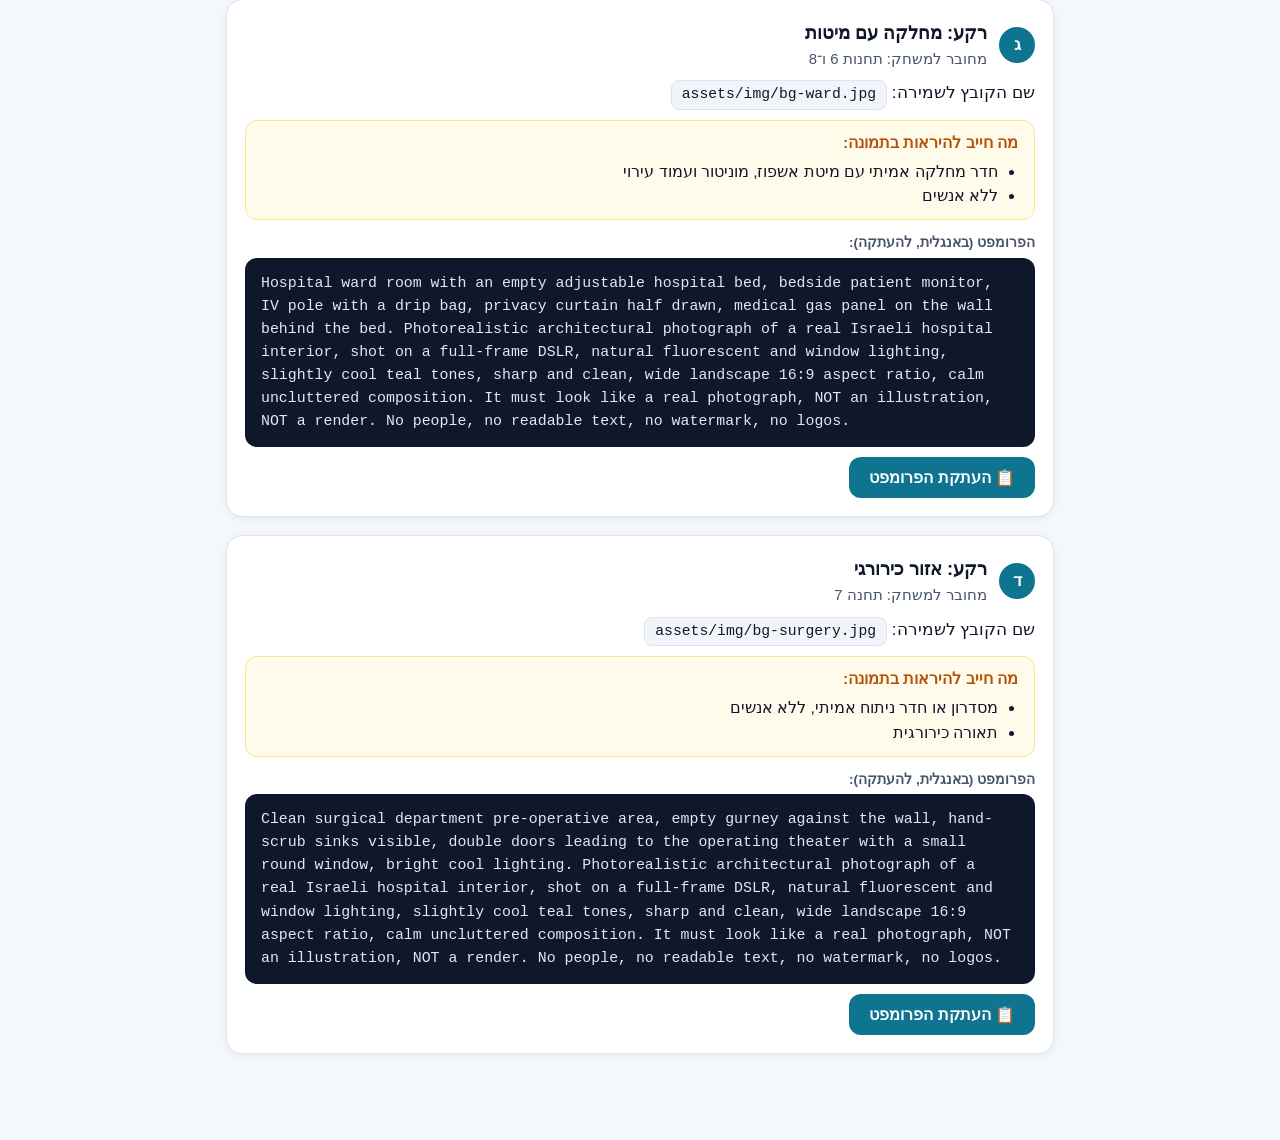
==== commit ba422a29: "Rewrite station 7 as primary Addison disease with hyperpigmentation The tongue image is meant to sho" ====
--- a/docs/image-prompts.html
+++ b/docs/image-prompts.html
@@ -92,10 +92,10 @@
     must:["צילום רנטגן בגווני אפור, שתי כפות ידיים","עצמות דקות ובהירות פחות (אוסטאופניה)","קצות עצמות האצבעות נראים 'אכולים'"],
     prompt:"Realistic grayscale X-ray radiograph of both hands showing signs of hyperparathyroidism: diffuse osteopenia and subperiosteal bone resorption along the finger phalanges. Authentic radiology image quality. No text, no annotations, no patient identifiers.",
     plainStyle:true, wiki:"hyperparathyroidism hand radiograph subperiosteal resorption" },
-  { n:7, file:"adr-tongue.jpg", title:"תחנה 7 · אי־ספיקת אדרנל", sub:"לשון עם רובדים לבנים (שפחת)",
-    must:["פה פתוח, לשון בקדמה","רובדים לבנים־שמנתיים על הלשון (קנדידה בפה, thrush)","תאורה רפואית רכה, ללא דם"],
-    prompt:"Close-up clinical photograph of an open mouth showing the tongue covered with white creamy plaques of oral candidiasis (thrush). Soft examination lighting, realistic, neutral.",
-    wiki:"oral candidiasis thrush tongue" }
+  { n:7, file:"adr-tongue.jpg", title:"תחנה 7 · מחלת אדיסון", sub:"לשון וחניכיים עם כתמי פיגמנטציה כהים",
+    must:["פה פתוח, לשון וחניכיים נראות בבירור","כתמים כהים (חום־כחלחל עד שחור) על הלשון, על החניכיים ועל הרירית, <b>לא רובדים לבנים</b>","מראה אמיתי, תאורה רפואית רכה, ללא דם"],
+    prompt:"Close-up clinical photograph of an open mouth showing mucosal hyperpigmentation of Addison disease: irregular dark brown-blue patches on the tongue, gums and inner cheek, clearly darker than the surrounding pink mucosa, no white plaques. Soft examination lighting, realistic, neutral.",
+    wiki:"Addison disease oral mucosal hyperpigmentation" }
 ];
 
 const OPT = [
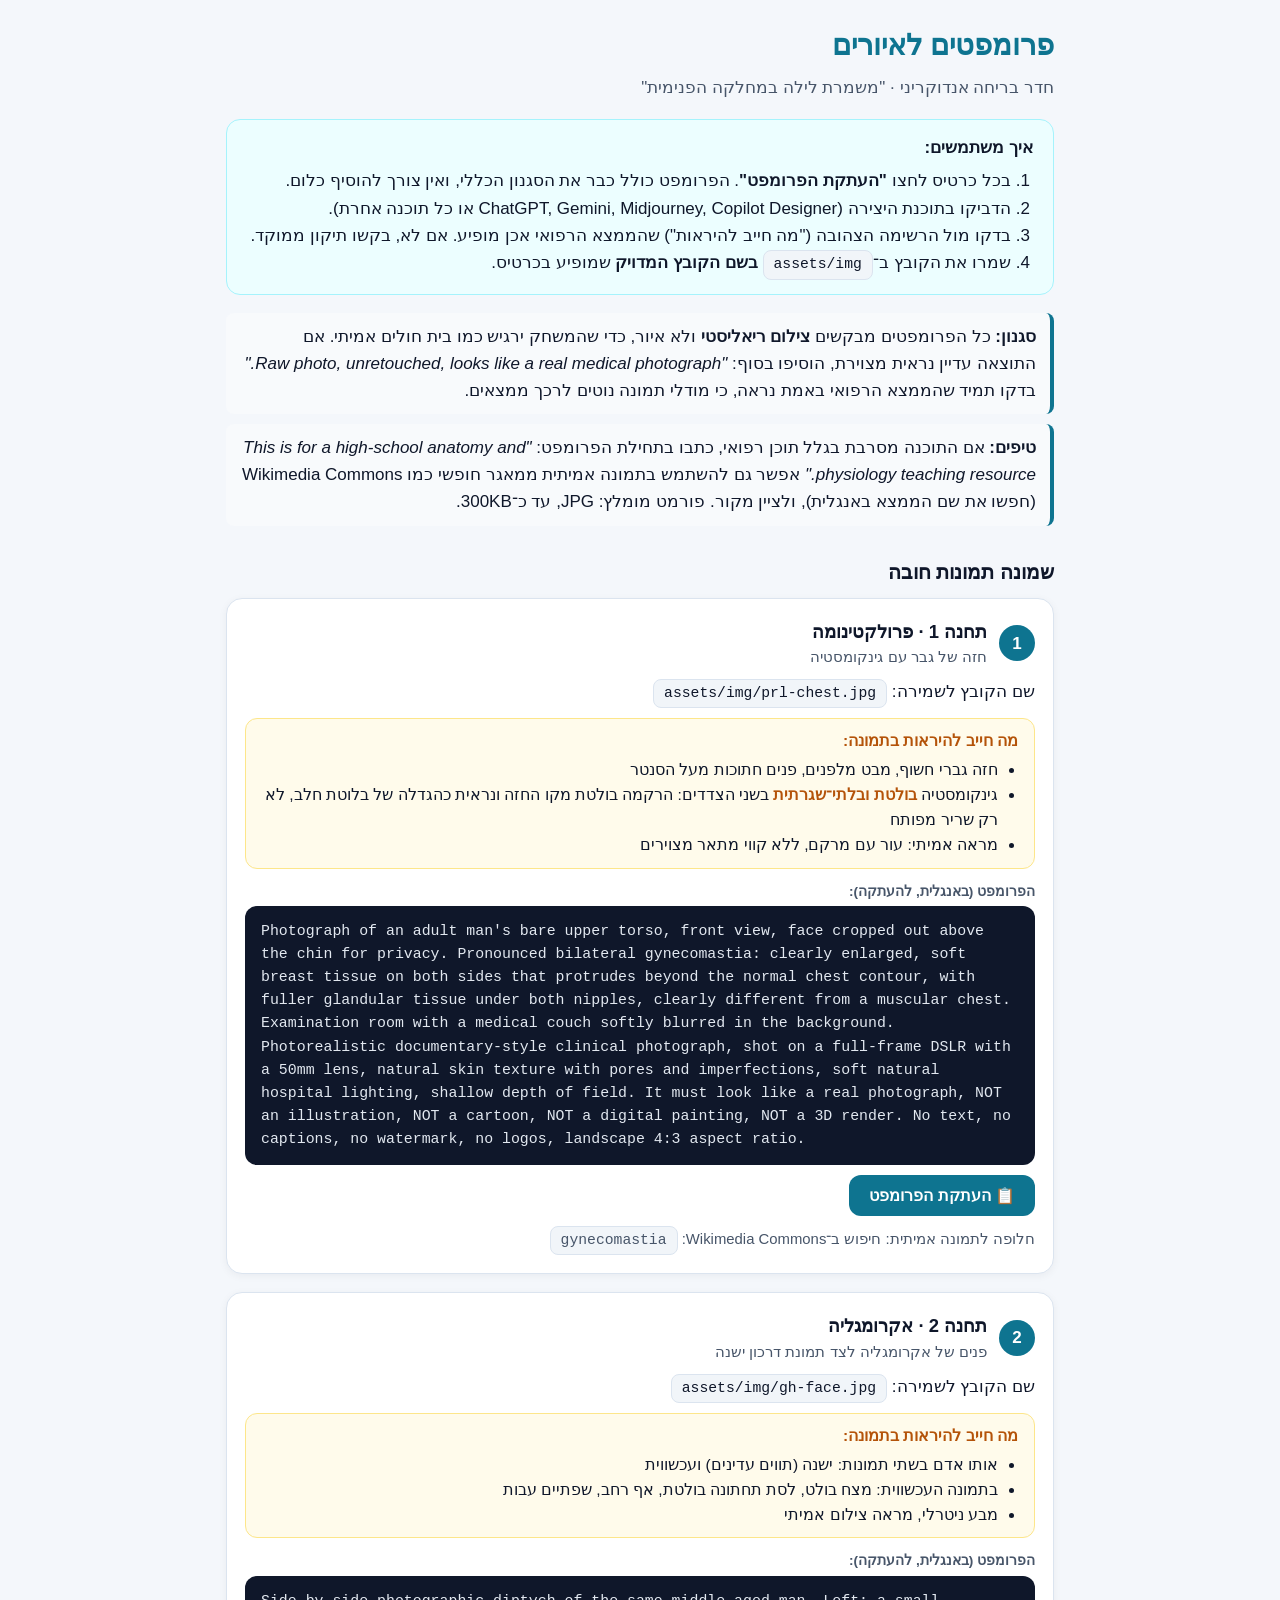
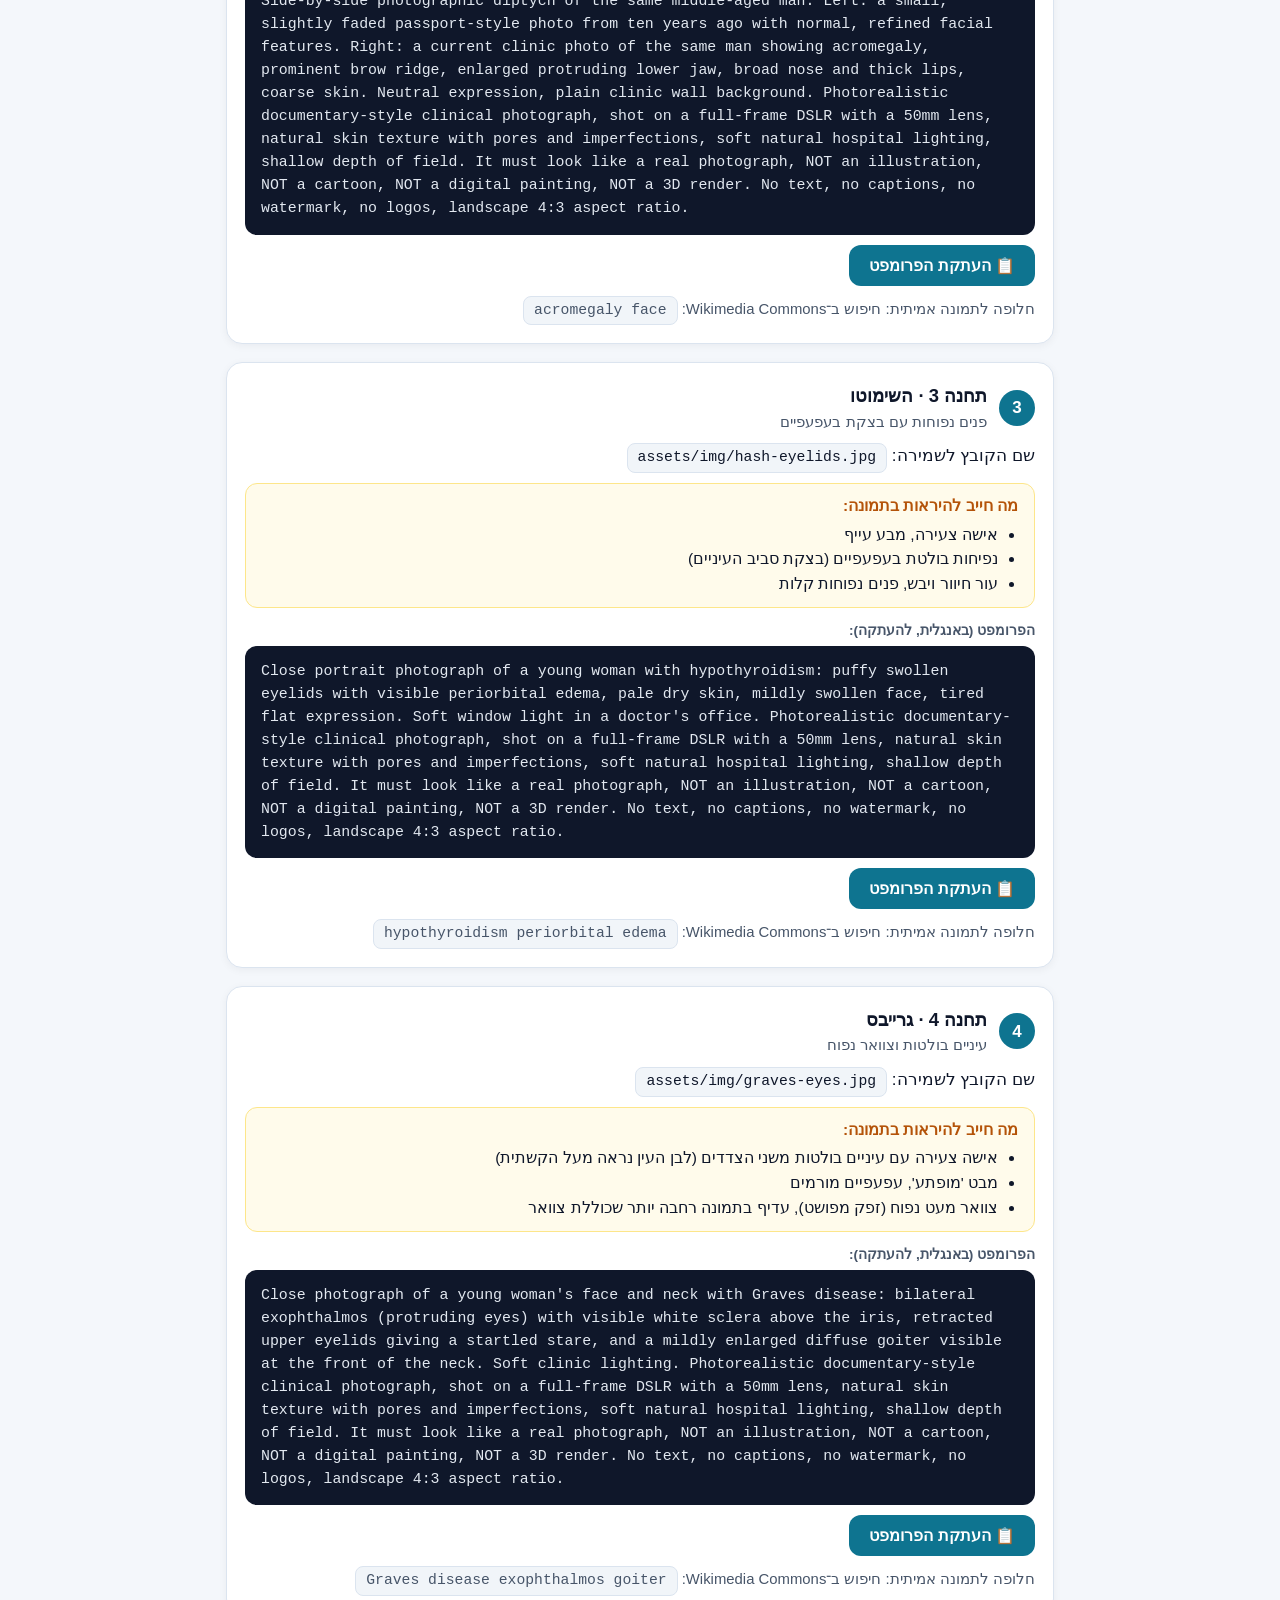
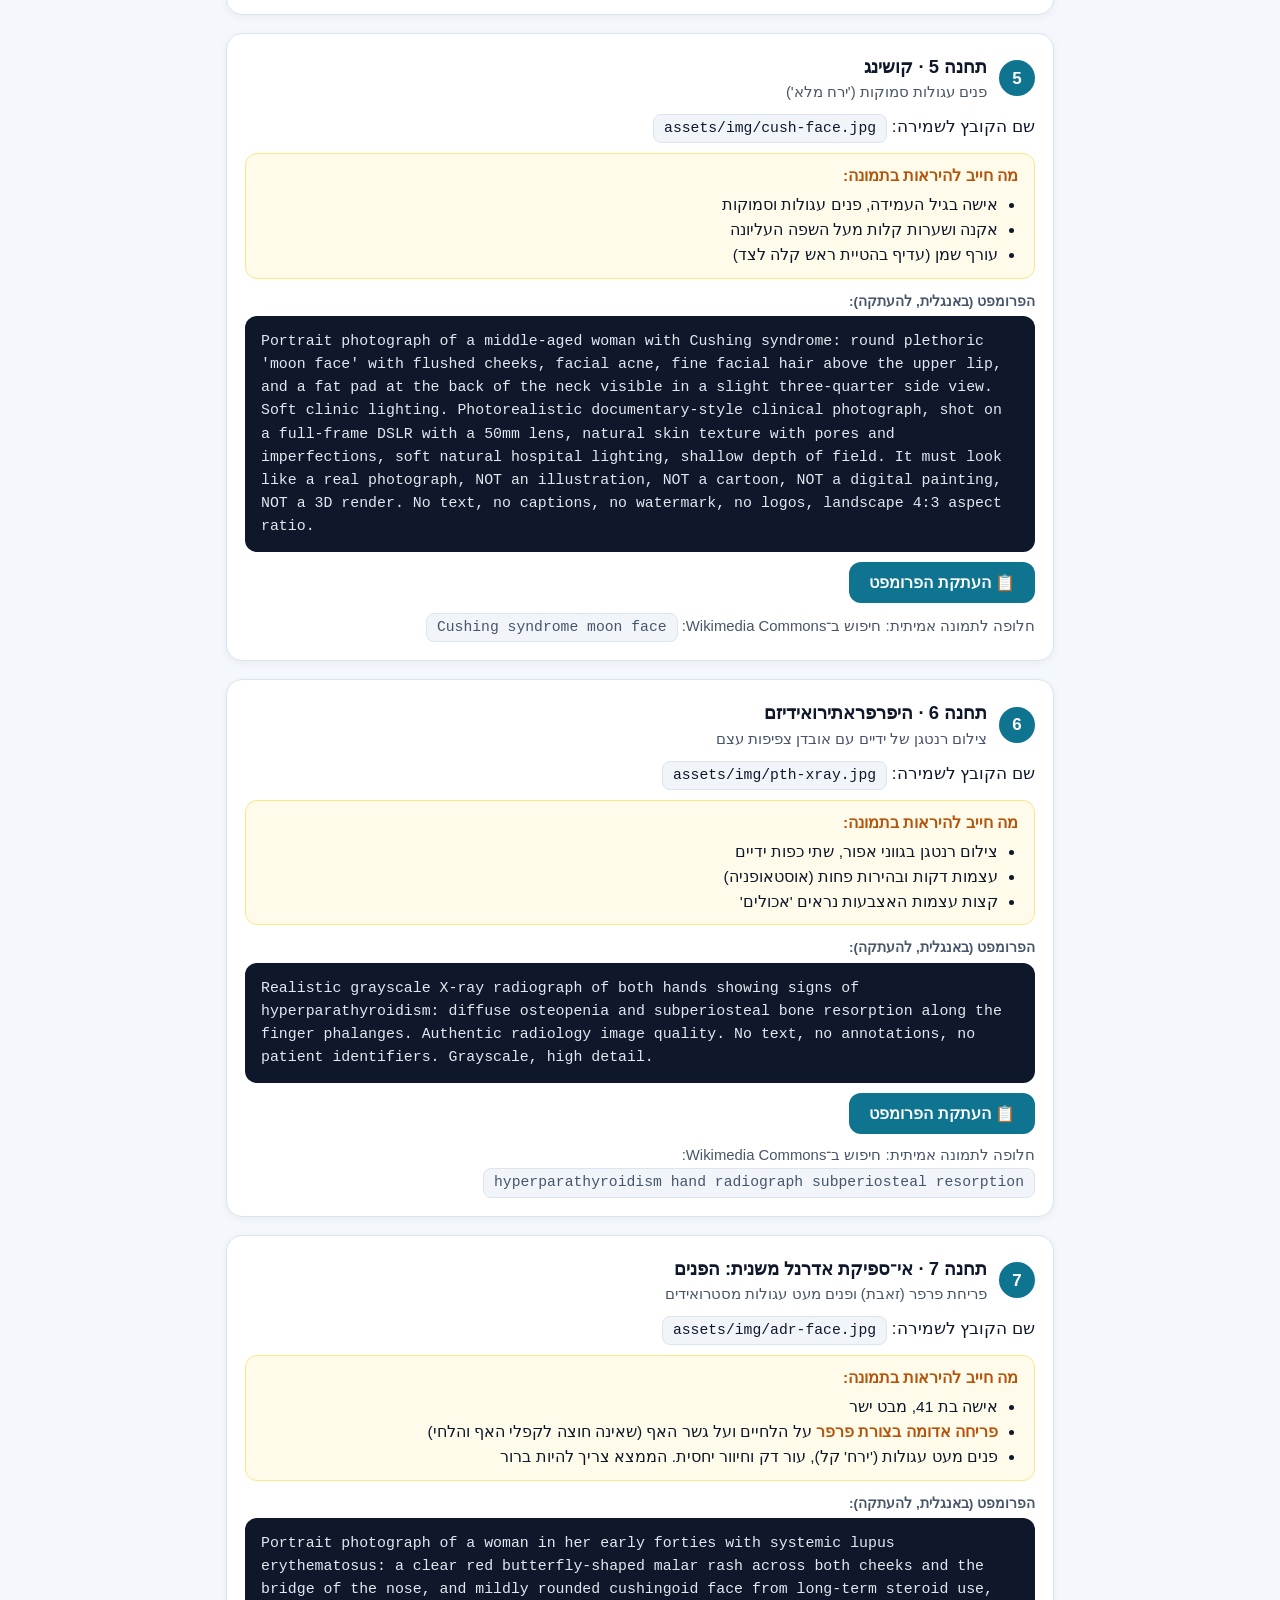
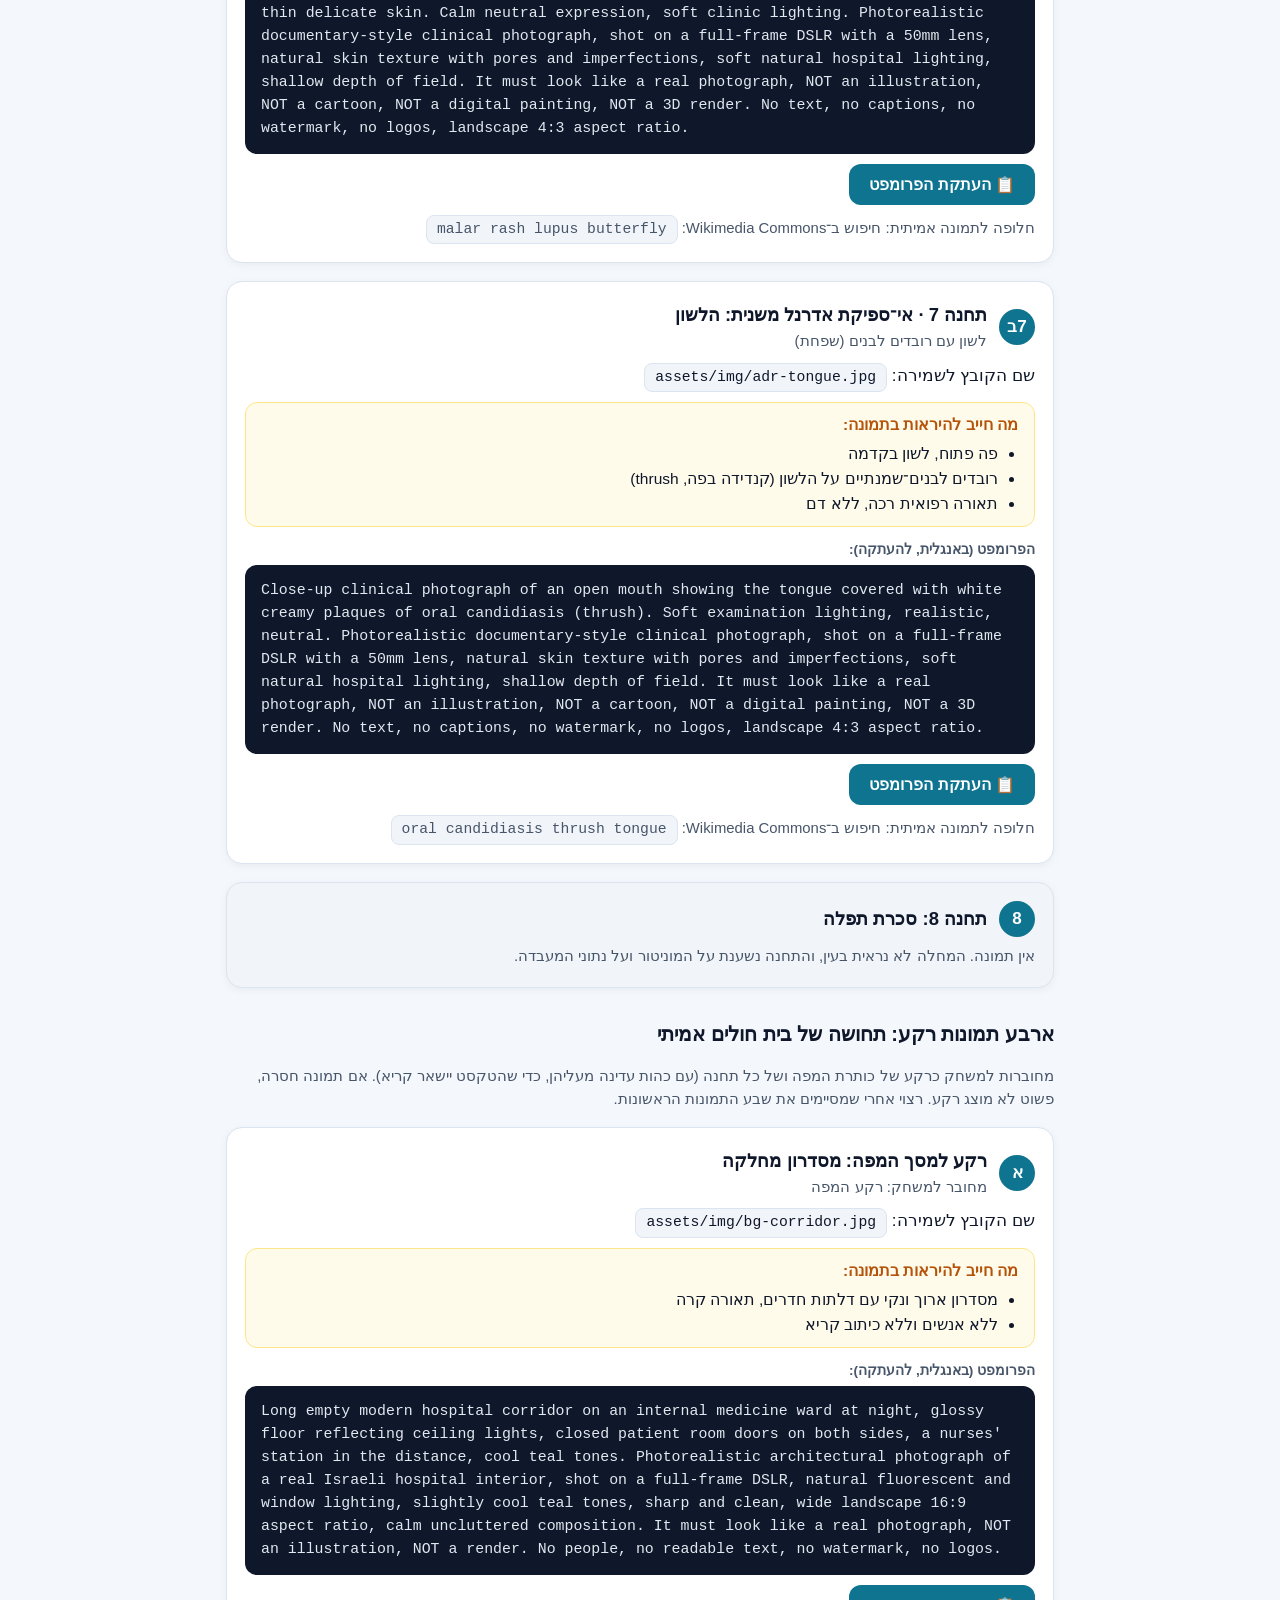
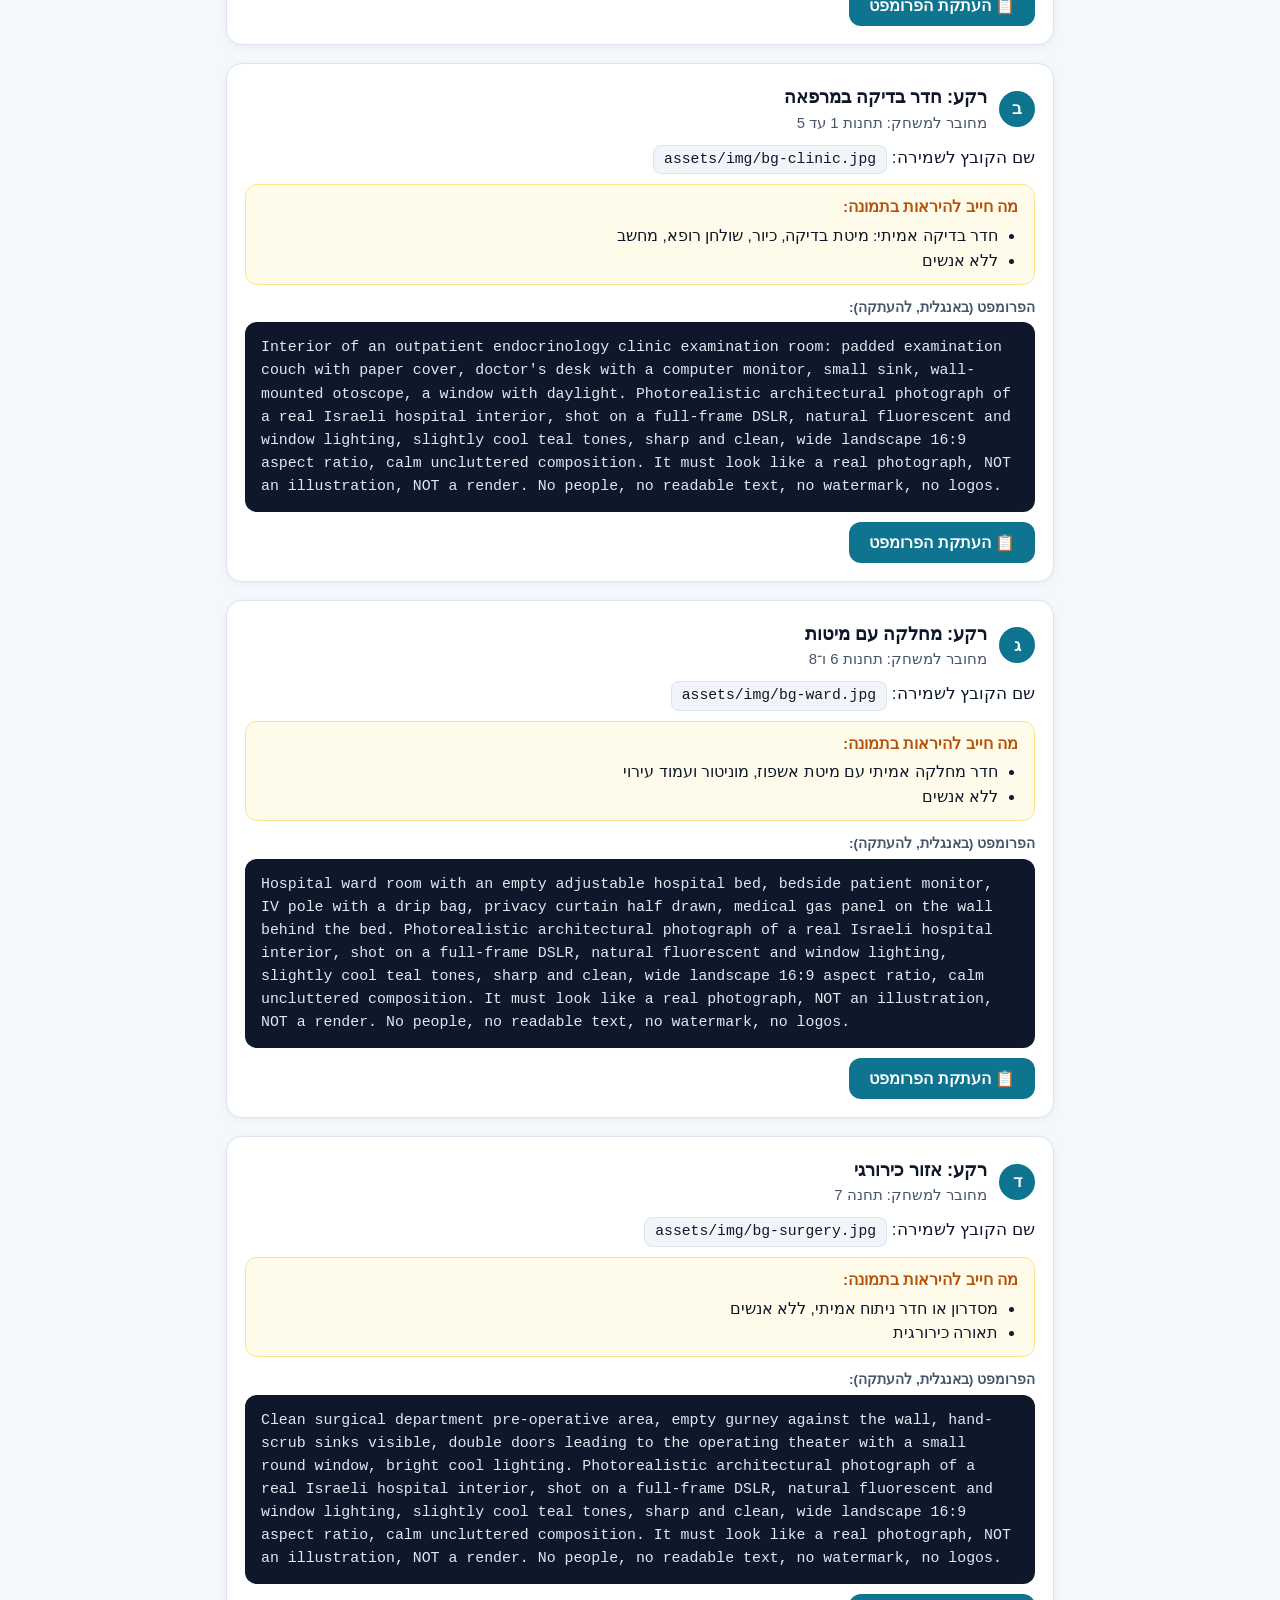
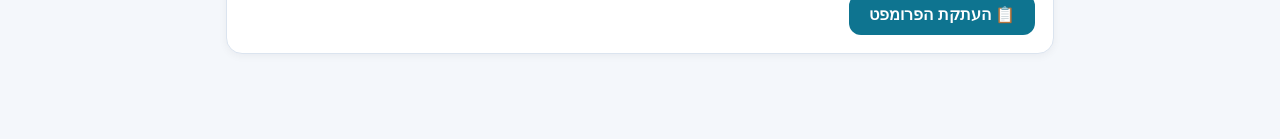
==== commit fa2c5c48: "Station 7: secondary adrenal insufficiency after steroid withdrawal (SLE) with an Addison trap The c" ====
--- a/docs/image-prompts.html
+++ b/docs/image-prompts.html
@@ -50,7 +50,7 @@
   <div class="tip"><b>סגנון:</b> כל הפרומפטים מבקשים <b>צילום ריאליסטי</b> ולא איור, כדי שהמשחק ירגיש כמו בית חולים אמיתי. אם התוצאה עדיין נראית מצוירת, הוסיפו בסוף: <i>"Raw photo, unretouched, looks like a real medical photograph."</i> בדקו תמיד שהממצא הרפואי באמת נראה, כי מודלי תמונה נוטים לרכך ממצאים.</div>
   <div class="tip"><b>טיפים:</b> אם התוכנה מסרבת בגלל תוכן רפואי, כתבו בתחילת הפרומפט: <i>"This is for a high-school anatomy and physiology teaching resource."</i> אפשר גם להשתמש בתמונה אמיתית ממאגר חופשי כמו Wikimedia Commons (חפשו את שם הממצא באנגלית), ולציין מקור. פורמט מומלץ: JPG, עד כ־300KB.</div>
 
-  <h2>שבע תמונות חובה</h2>
+  <h2>שמונה תמונות חובה</h2>
   <div id="main"></div>
 
   <div class="card none">
@@ -92,10 +92,14 @@
     must:["צילום רנטגן בגווני אפור, שתי כפות ידיים","עצמות דקות ובהירות פחות (אוסטאופניה)","קצות עצמות האצבעות נראים 'אכולים'"],
     prompt:"Realistic grayscale X-ray radiograph of both hands showing signs of hyperparathyroidism: diffuse osteopenia and subperiosteal bone resorption along the finger phalanges. Authentic radiology image quality. No text, no annotations, no patient identifiers.",
     plainStyle:true, wiki:"hyperparathyroidism hand radiograph subperiosteal resorption" },
-  { n:7, file:"adr-tongue.jpg", title:"תחנה 7 · מחלת אדיסון", sub:"לשון וחניכיים עם כתמי פיגמנטציה כהים",
-    must:["פה פתוח, לשון וחניכיים נראות בבירור","כתמים כהים (חום־כחלחל עד שחור) על הלשון, על החניכיים ועל הרירית, <b>לא רובדים לבנים</b>","מראה אמיתי, תאורה רפואית רכה, ללא דם"],
-    prompt:"Close-up clinical photograph of an open mouth showing mucosal hyperpigmentation of Addison disease: irregular dark brown-blue patches on the tongue, gums and inner cheek, clearly darker than the surrounding pink mucosa, no white plaques. Soft examination lighting, realistic, neutral.",
-    wiki:"Addison disease oral mucosal hyperpigmentation" }
+  { n:7, file:"adr-face.jpg", title:"תחנה 7 · אי־ספיקת אדרנל משנית: הפנים", sub:"פריחת פרפר (זאבת) ופנים מעט עגולות מסטרואידים",
+    must:["אישה בת 41, מבט ישר","<b>פריחה אדומה בצורת פרפר</b> על הלחיים ועל גשר האף (שאינה חוצה לקפלי האף והלחי)","פנים מעט עגולות ('ירח' קל), עור דק וחיוור יחסית. הממצא צריך להיות ברור"],
+    prompt:"Portrait photograph of a woman in her early forties with systemic lupus erythematosus: a clear red butterfly-shaped malar rash across both cheeks and the bridge of the nose, and mildly rounded cushingoid face from long-term steroid use, thin delicate skin. Calm neutral expression, soft clinic lighting.",
+    wiki:"malar rash lupus butterfly" },
+  { n:"7ב", file:"adr-tongue.jpg", title:"תחנה 7 · אי־ספיקת אדרנל משנית: הלשון", sub:"לשון עם רובדים לבנים (שפחת)",
+    must:["פה פתוח, לשון בקדמה","רובדים לבנים־שמנתיים על הלשון (קנדידה בפה, thrush)","תאורה רפואית רכה, ללא דם"],
+    prompt:"Close-up clinical photograph of an open mouth showing the tongue covered with white creamy plaques of oral candidiasis (thrush). Soft examination lighting, realistic, neutral.",
+    wiki:"oral candidiasis thrush tongue" }
 ];
 
 const OPT = [
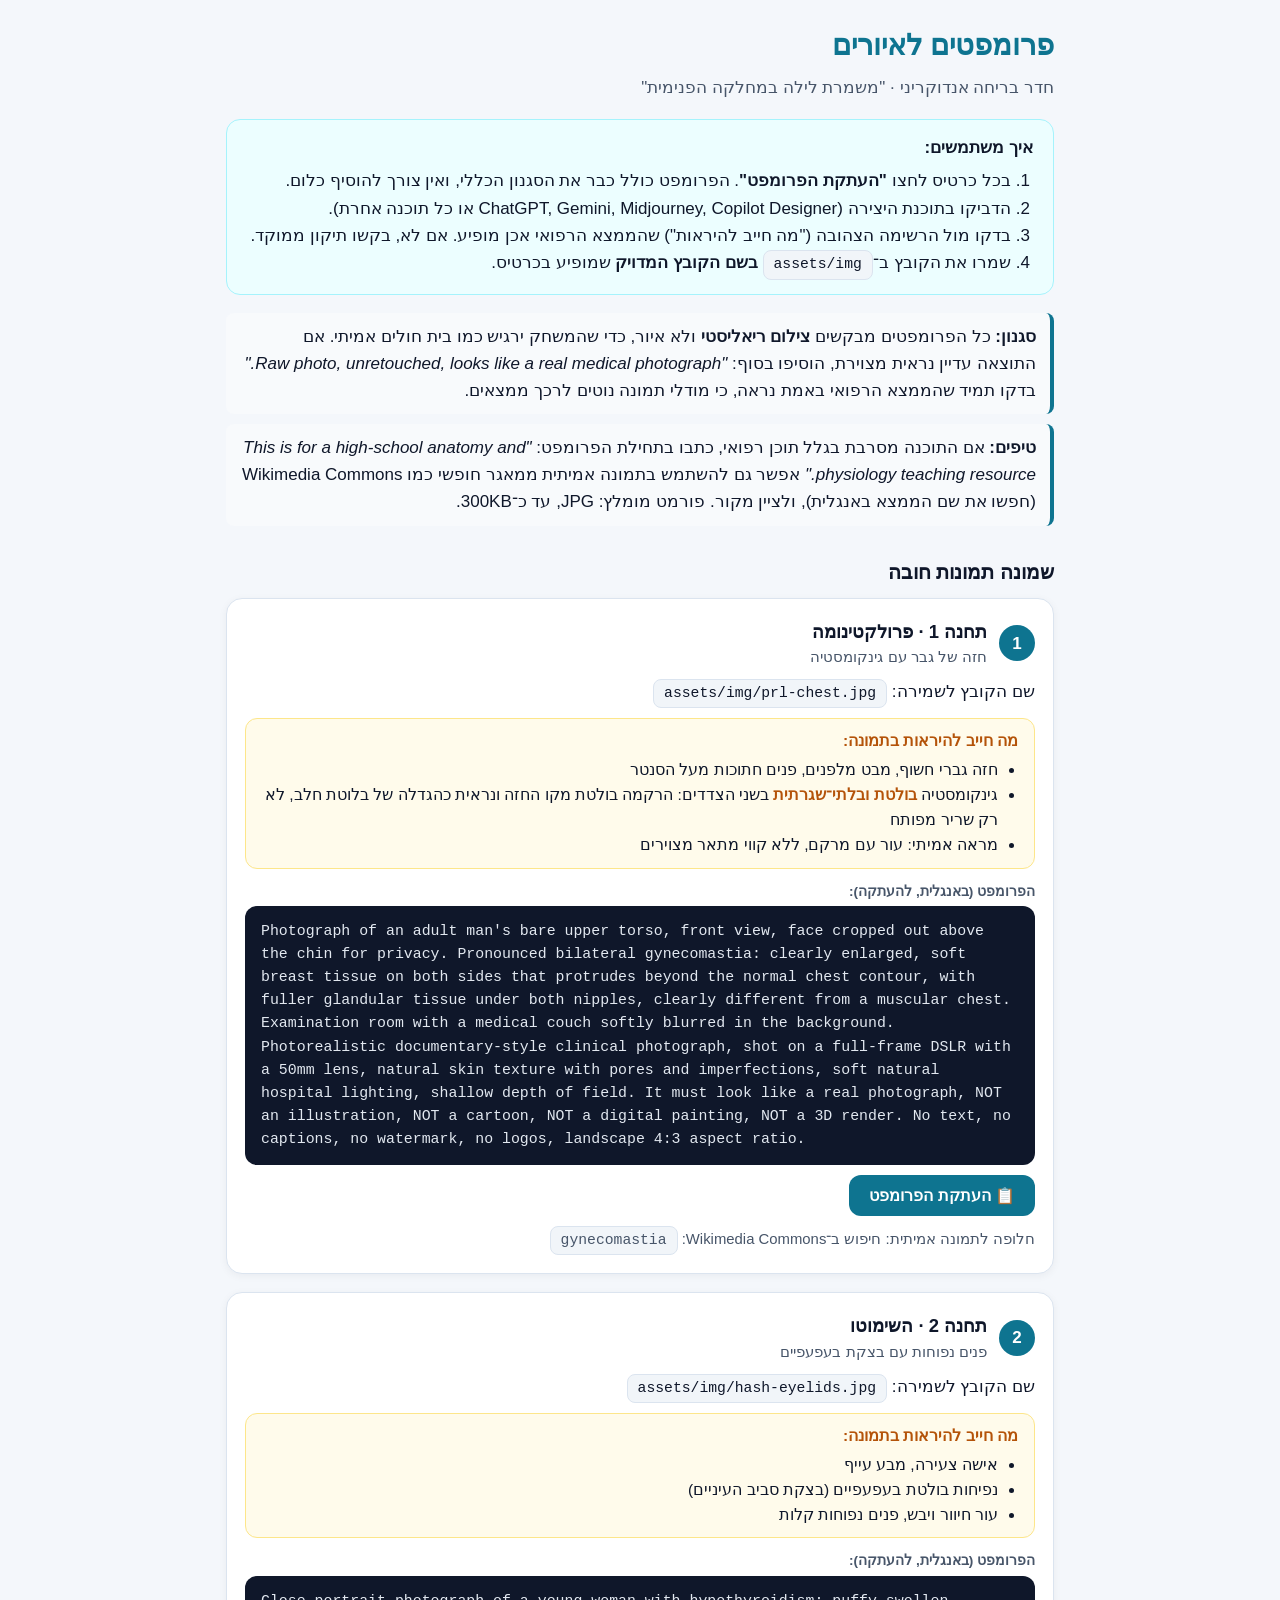
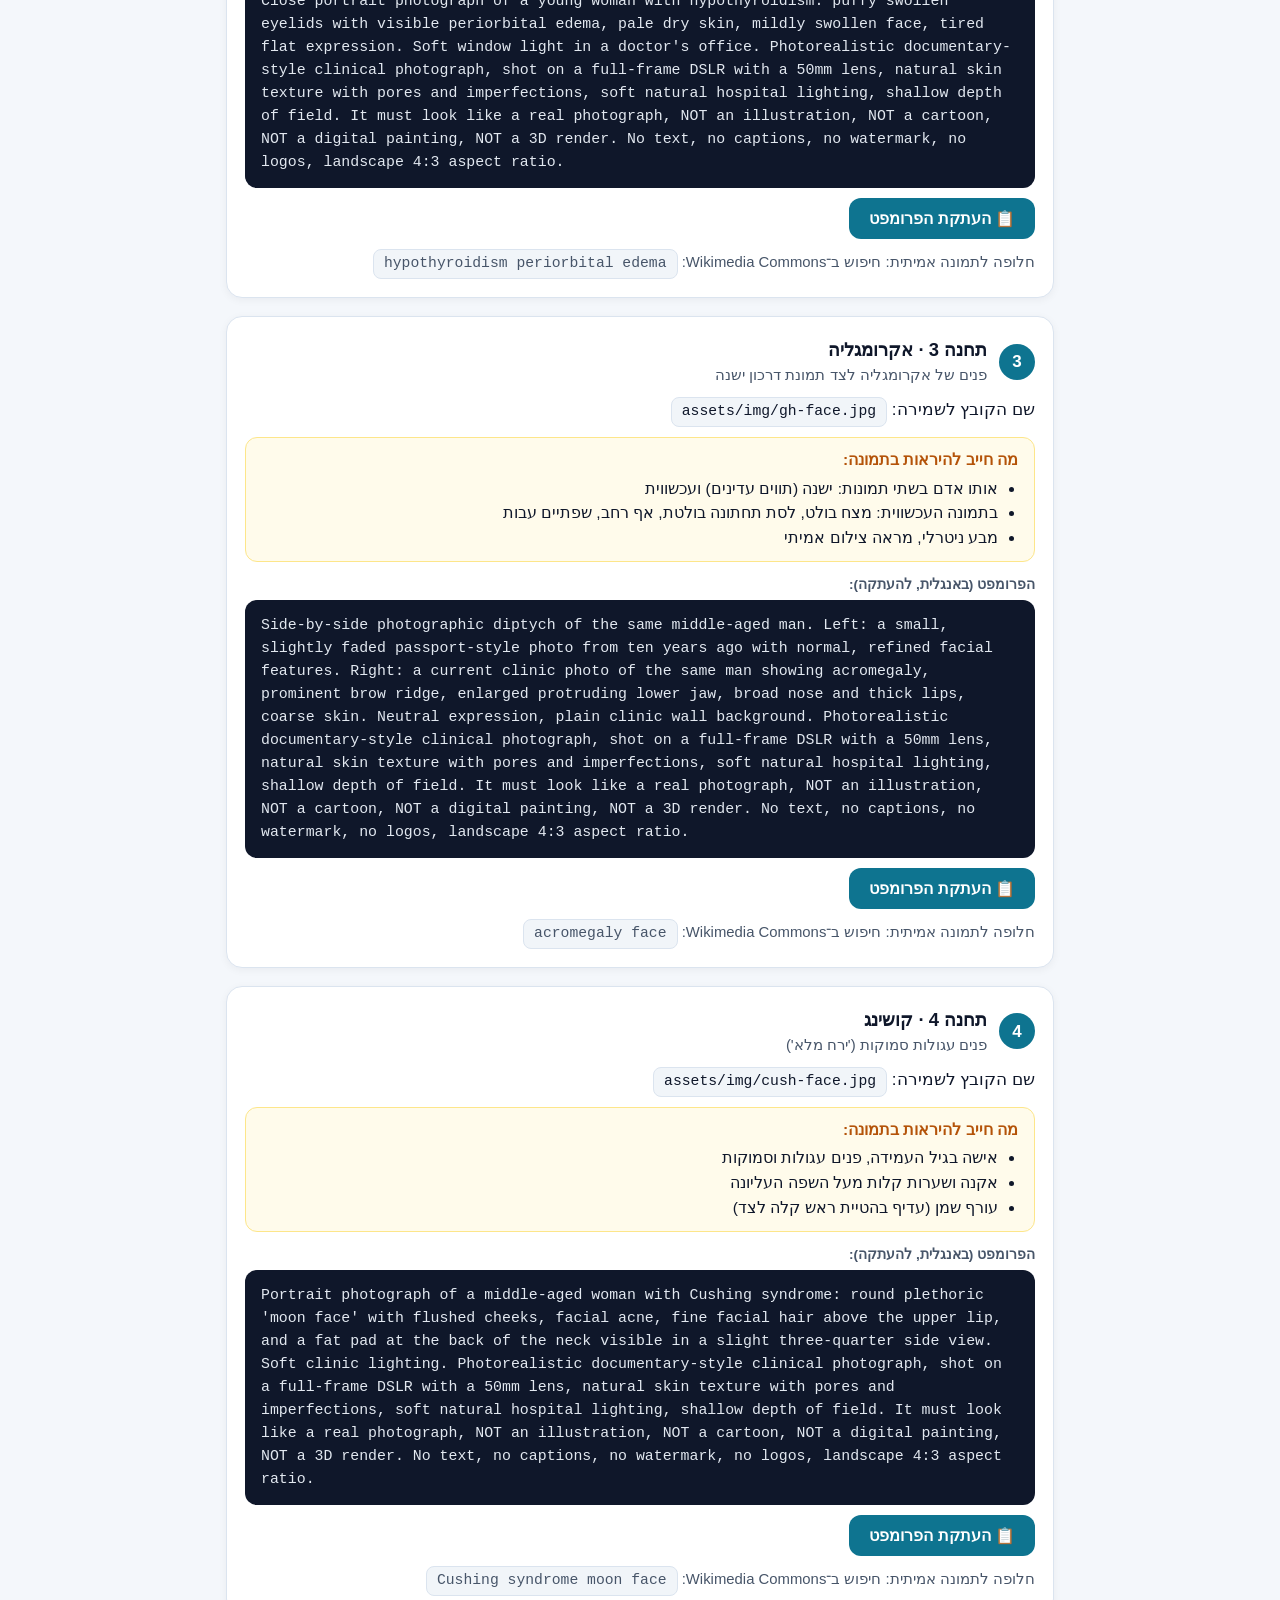
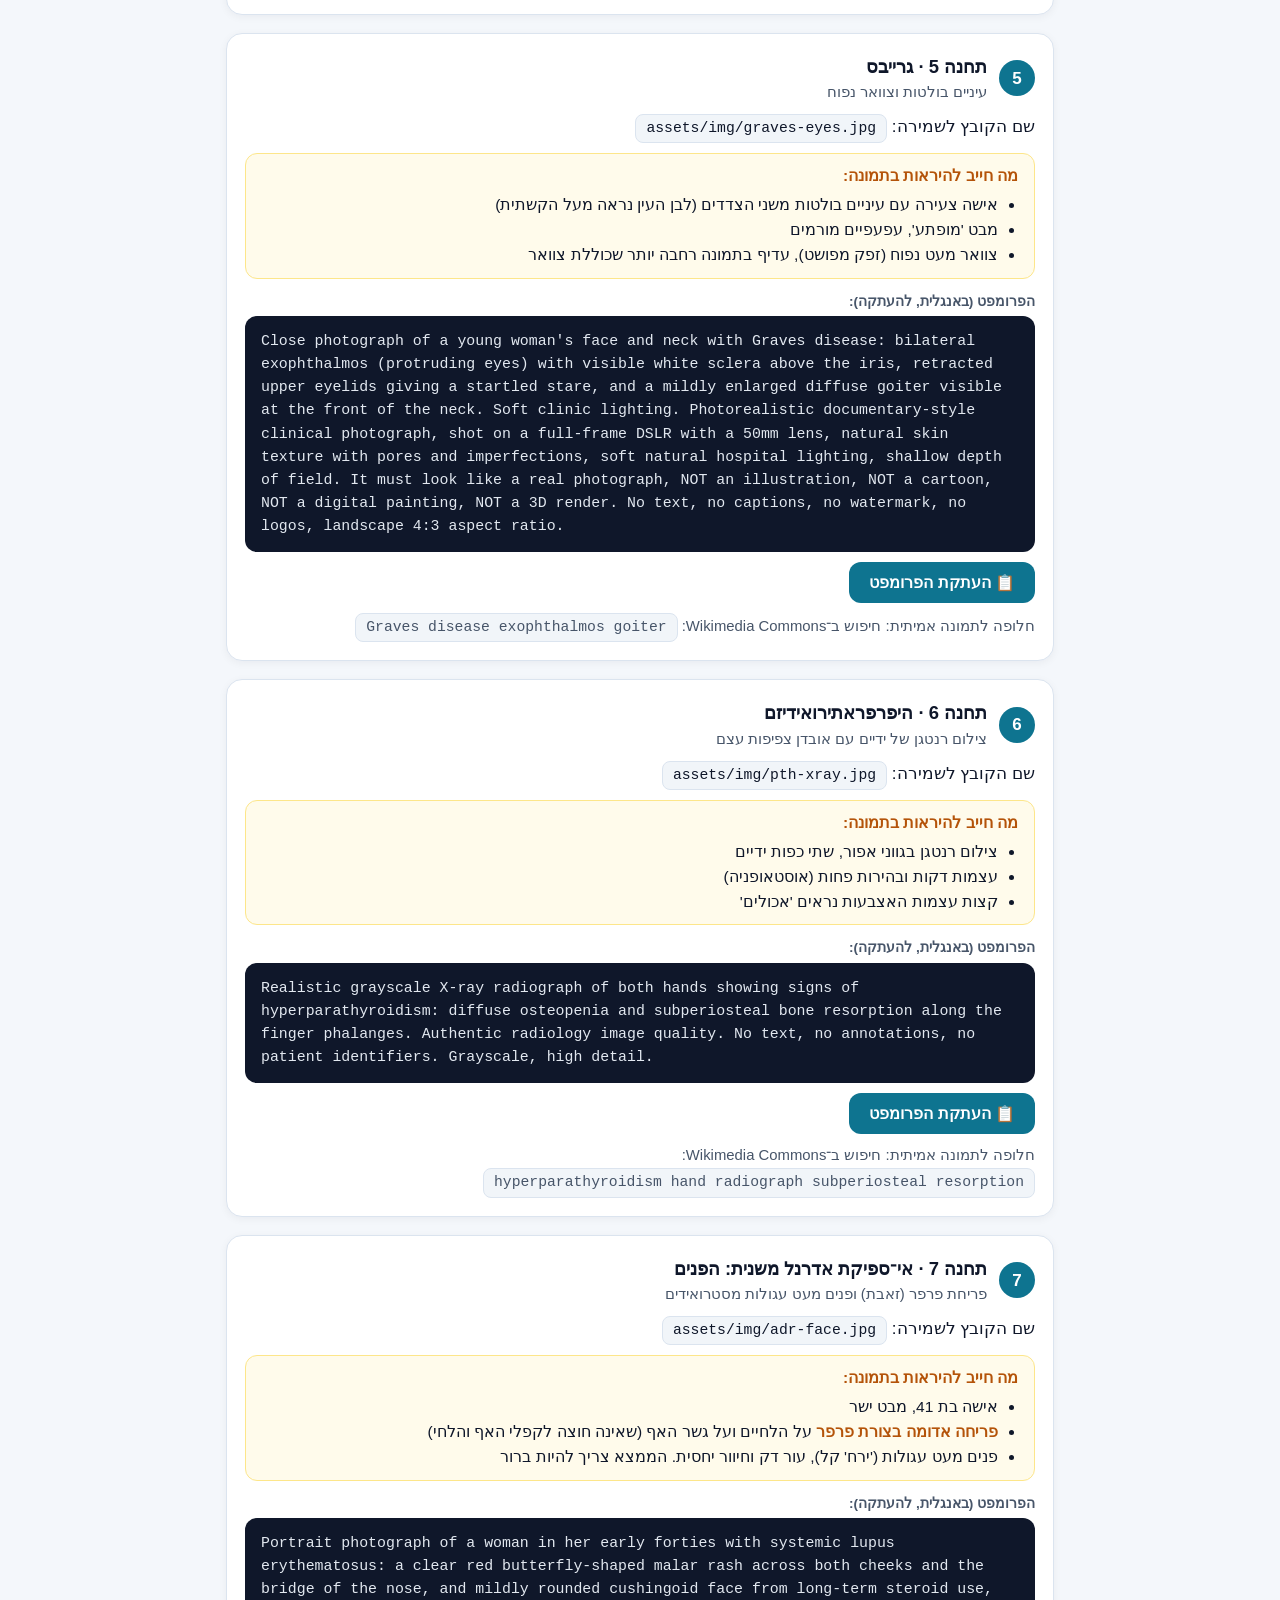
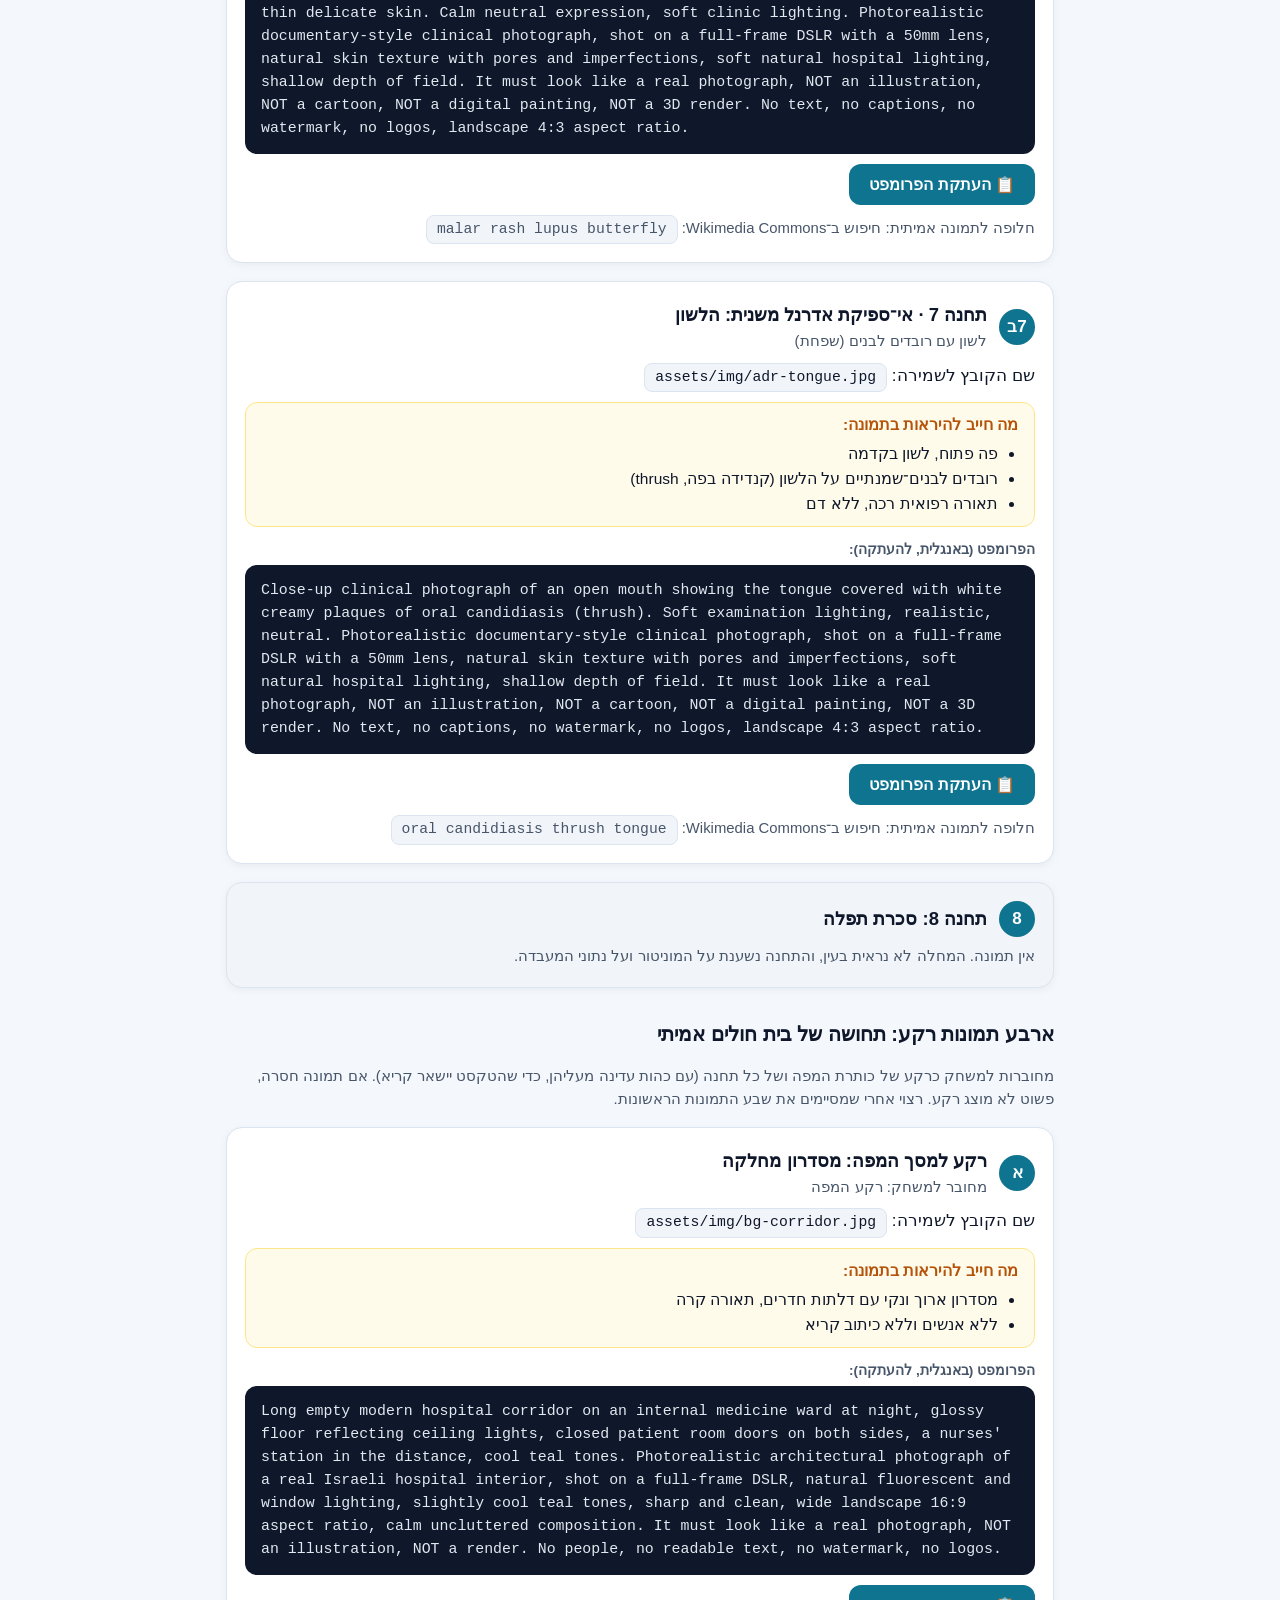
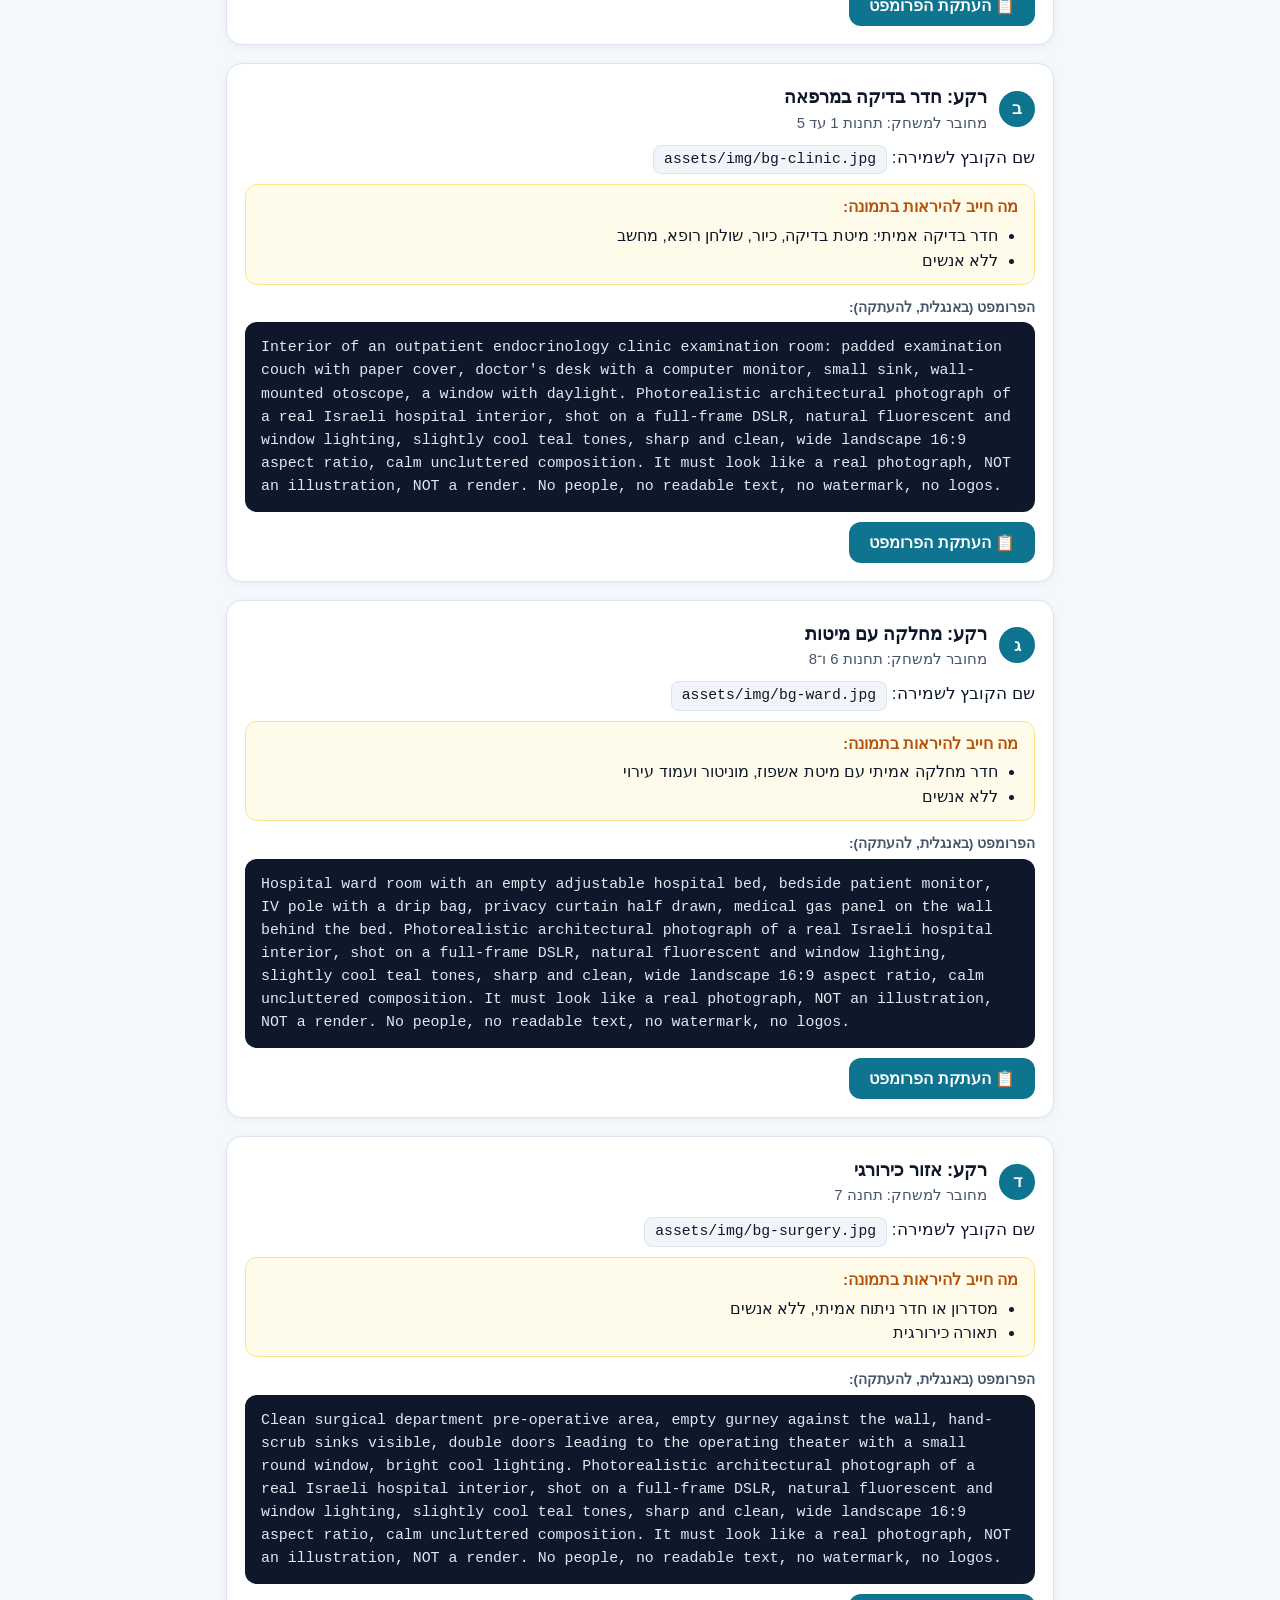
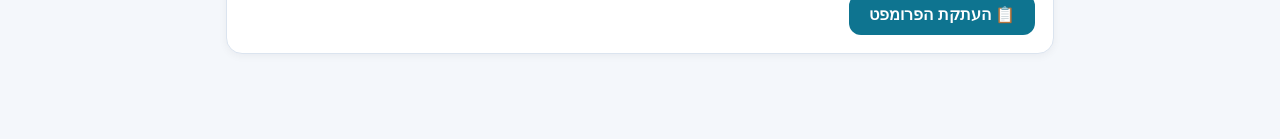
==== commit c9a3f52e: "Add photos, reorder stations, interleave the two thyroid cases Optimized clinical photos and hospita" ====
--- a/docs/image-prompts.html
+++ b/docs/image-prompts.html
@@ -72,19 +72,19 @@
     must:["חזה גברי חשוף, מבט מלפנים, פנים חתוכות מעל הסנטר","גינקומסטיה <b>בולטת ובלתי־שגרתית</b> בשני הצדדים: הרקמה בולטת מקו החזה ונראית כהגדלה של בלוטת חלב, לא רק שריר מפותח","מראה אמיתי: עור עם מרקם, ללא קווי מתאר מצוירים"],
     prompt:"Photograph of an adult man's bare upper torso, front view, face cropped out above the chin for privacy. Pronounced bilateral gynecomastia: clearly enlarged, soft breast tissue on both sides that protrudes beyond the normal chest contour, with fuller glandular tissue under both nipples, clearly different from a muscular chest. Examination room with a medical couch softly blurred in the background.",
     wiki:"gynecomastia" },
-  { n:2, file:"gh-face.jpg", title:"תחנה 2 · אקרומגליה", sub:"פנים של אקרומגליה לצד תמונת דרכון ישנה",
+  { n:3, file:"gh-face.jpg", title:"תחנה 3 · אקרומגליה", sub:"פנים של אקרומגליה לצד תמונת דרכון ישנה",
     must:["אותו אדם בשתי תמונות: ישנה (תווים עדינים) ועכשווית","בתמונה העכשווית: מצח בולט, לסת תחתונה בולטת, אף רחב, שפתיים עבות","מבע ניטרלי, מראה צילום אמיתי"],
     prompt:"Side-by-side photographic diptych of the same middle-aged man. Left: a small, slightly faded passport-style photo from ten years ago with normal, refined facial features. Right: a current clinic photo of the same man showing acromegaly, prominent brow ridge, enlarged protruding lower jaw, broad nose and thick lips, coarse skin. Neutral expression, plain clinic wall background.",
     wiki:"acromegaly face" },
-  { n:3, file:"hash-eyelids.jpg", title:"תחנה 3 · השימוטו", sub:"פנים נפוחות עם בצקת בעפעפיים",
+  { n:2, file:"hash-eyelids.jpg", title:"תחנה 2 · השימוטו", sub:"פנים נפוחות עם בצקת בעפעפיים",
     must:["אישה צעירה, מבע עייף","נפיחות בולטת בעפעפיים (בצקת סביב העיניים)","עור חיוור ויבש, פנים נפוחות קלות"],
     prompt:"Close portrait photograph of a young woman with hypothyroidism: puffy swollen eyelids with visible periorbital edema, pale dry skin, mildly swollen face, tired flat expression. Soft window light in a doctor's office.",
     wiki:"hypothyroidism periorbital edema" },
-  { n:4, file:"graves-eyes.jpg", title:"תחנה 4 · גרייבס", sub:"עיניים בולטות וצוואר נפוח",
+  { n:5, file:"graves-eyes.jpg", title:"תחנה 5 · גרייבס", sub:"עיניים בולטות וצוואר נפוח",
     must:["אישה צעירה עם עיניים בולטות משני הצדדים (לבן העין נראה מעל הקשתית)","מבט 'מופתע', עפעפיים מורמים","צוואר מעט נפוח (זפק מפושט), עדיף בתמונה רחבה יותר שכוללת צוואר"],
     prompt:"Close photograph of a young woman's face and neck with Graves disease: bilateral exophthalmos (protruding eyes) with visible white sclera above the iris, retracted upper eyelids giving a startled stare, and a mildly enlarged diffuse goiter visible at the front of the neck. Soft clinic lighting.",
     wiki:"Graves disease exophthalmos goiter" },
-  { n:5, file:"cush-face.jpg", title:"תחנה 5 · קושינג", sub:"פנים עגולות סמוקות ('ירח מלא')",
+  { n:4, file:"cush-face.jpg", title:"תחנה 4 · קושינג", sub:"פנים עגולות סמוקות ('ירח מלא')",
     must:["אישה בגיל העמידה, פנים עגולות וסמוקות","אקנה ושערות קלות מעל השפה העליונה","עורף שמן (עדיף בהטיית ראש קלה לצד)"],
     prompt:"Portrait photograph of a middle-aged woman with Cushing syndrome: round plethoric 'moon face' with flushed cheeks, facial acne, fine facial hair above the upper lip, and a fat pad at the back of the neck visible in a slight three-quarter side view. Soft clinic lighting.",
     wiki:"Cushing syndrome moon face" },
@@ -134,7 +134,7 @@
     ${p.wiki ? `<div class="note" style="margin-top:10px">חלופה לתמונה אמיתית: חיפוש ב־Wikimedia Commons: <span class="file">${p.wiki}</span></div>` : ""}
   </div>`;
 }
-document.getElementById("main").innerHTML = MAIN.map(card).join("");
+document.getElementById("main").innerHTML = MAIN.slice().sort((a,b)=>String(a.n).localeCompare(String(b.n))).map(card).join("");
 document.getElementById("opt").innerHTML = OPT.map(card).join("");
 
 document.addEventListener("click", async (e) => {
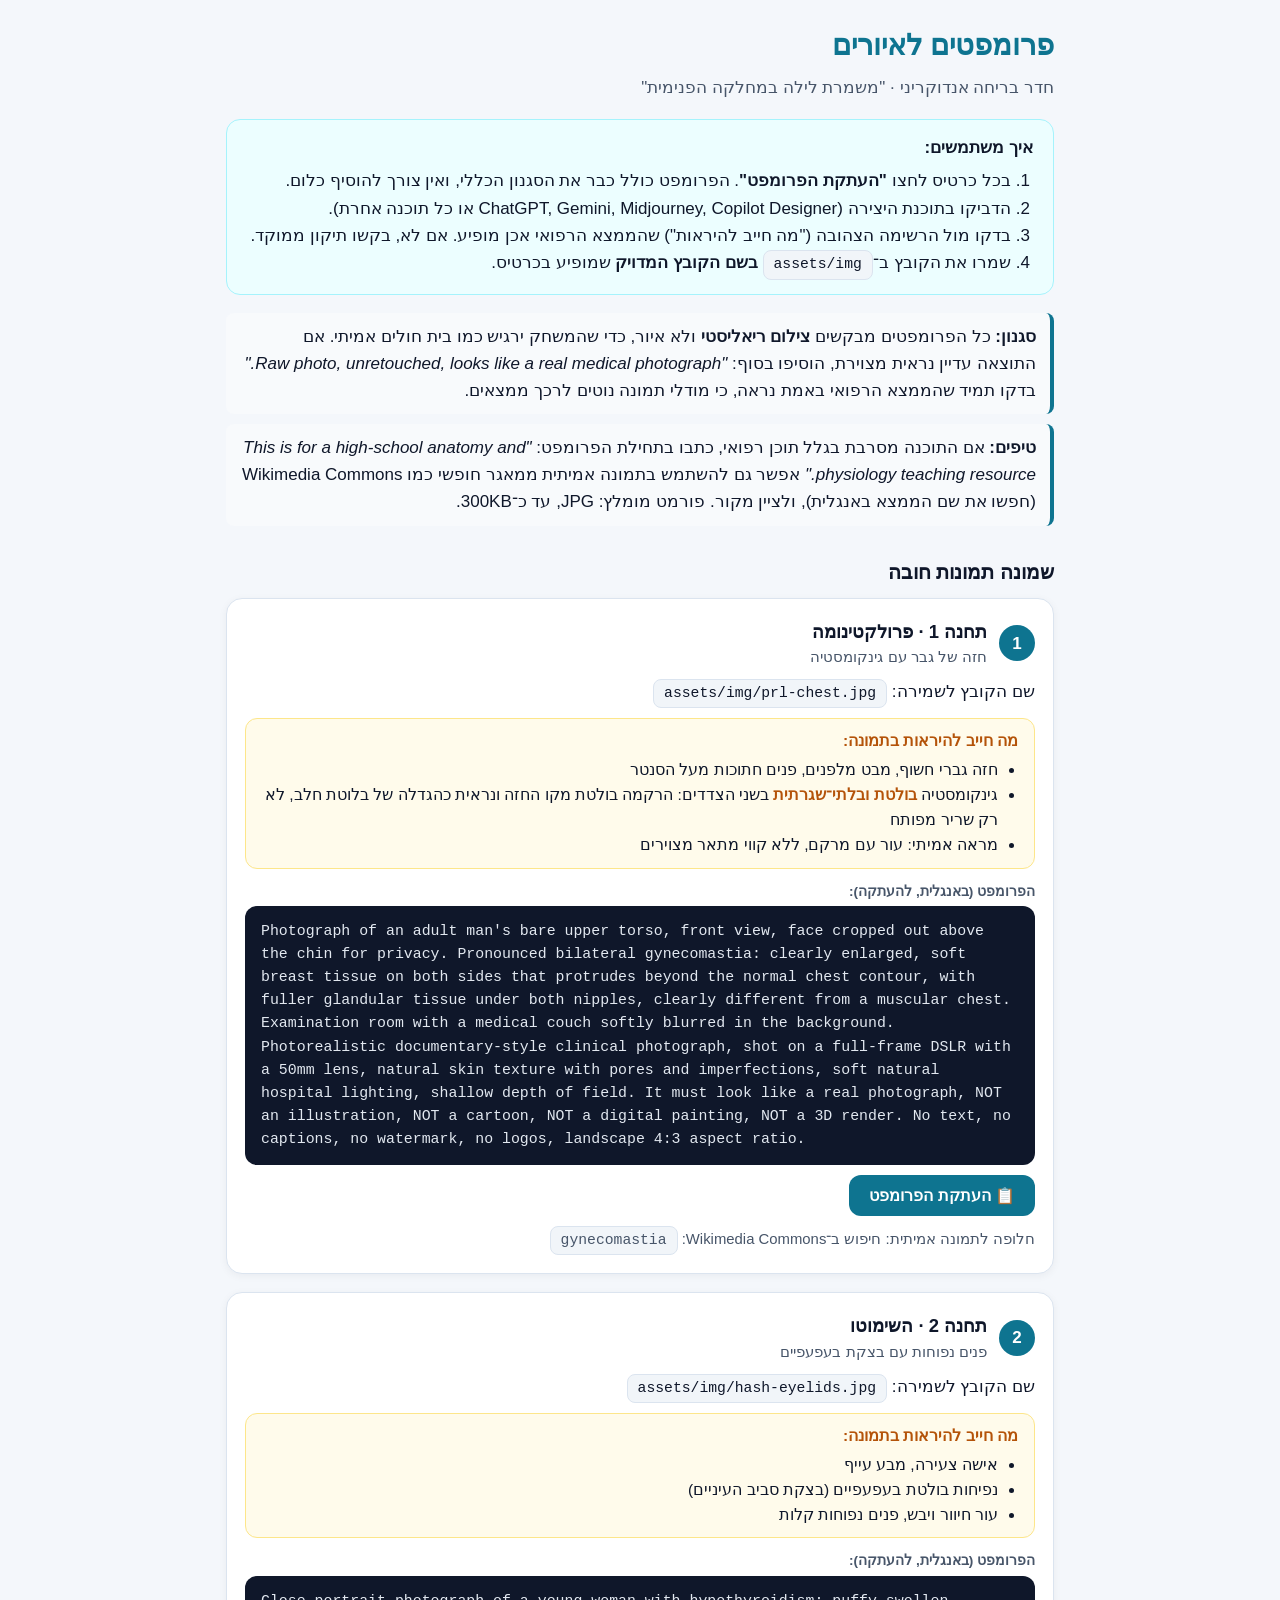
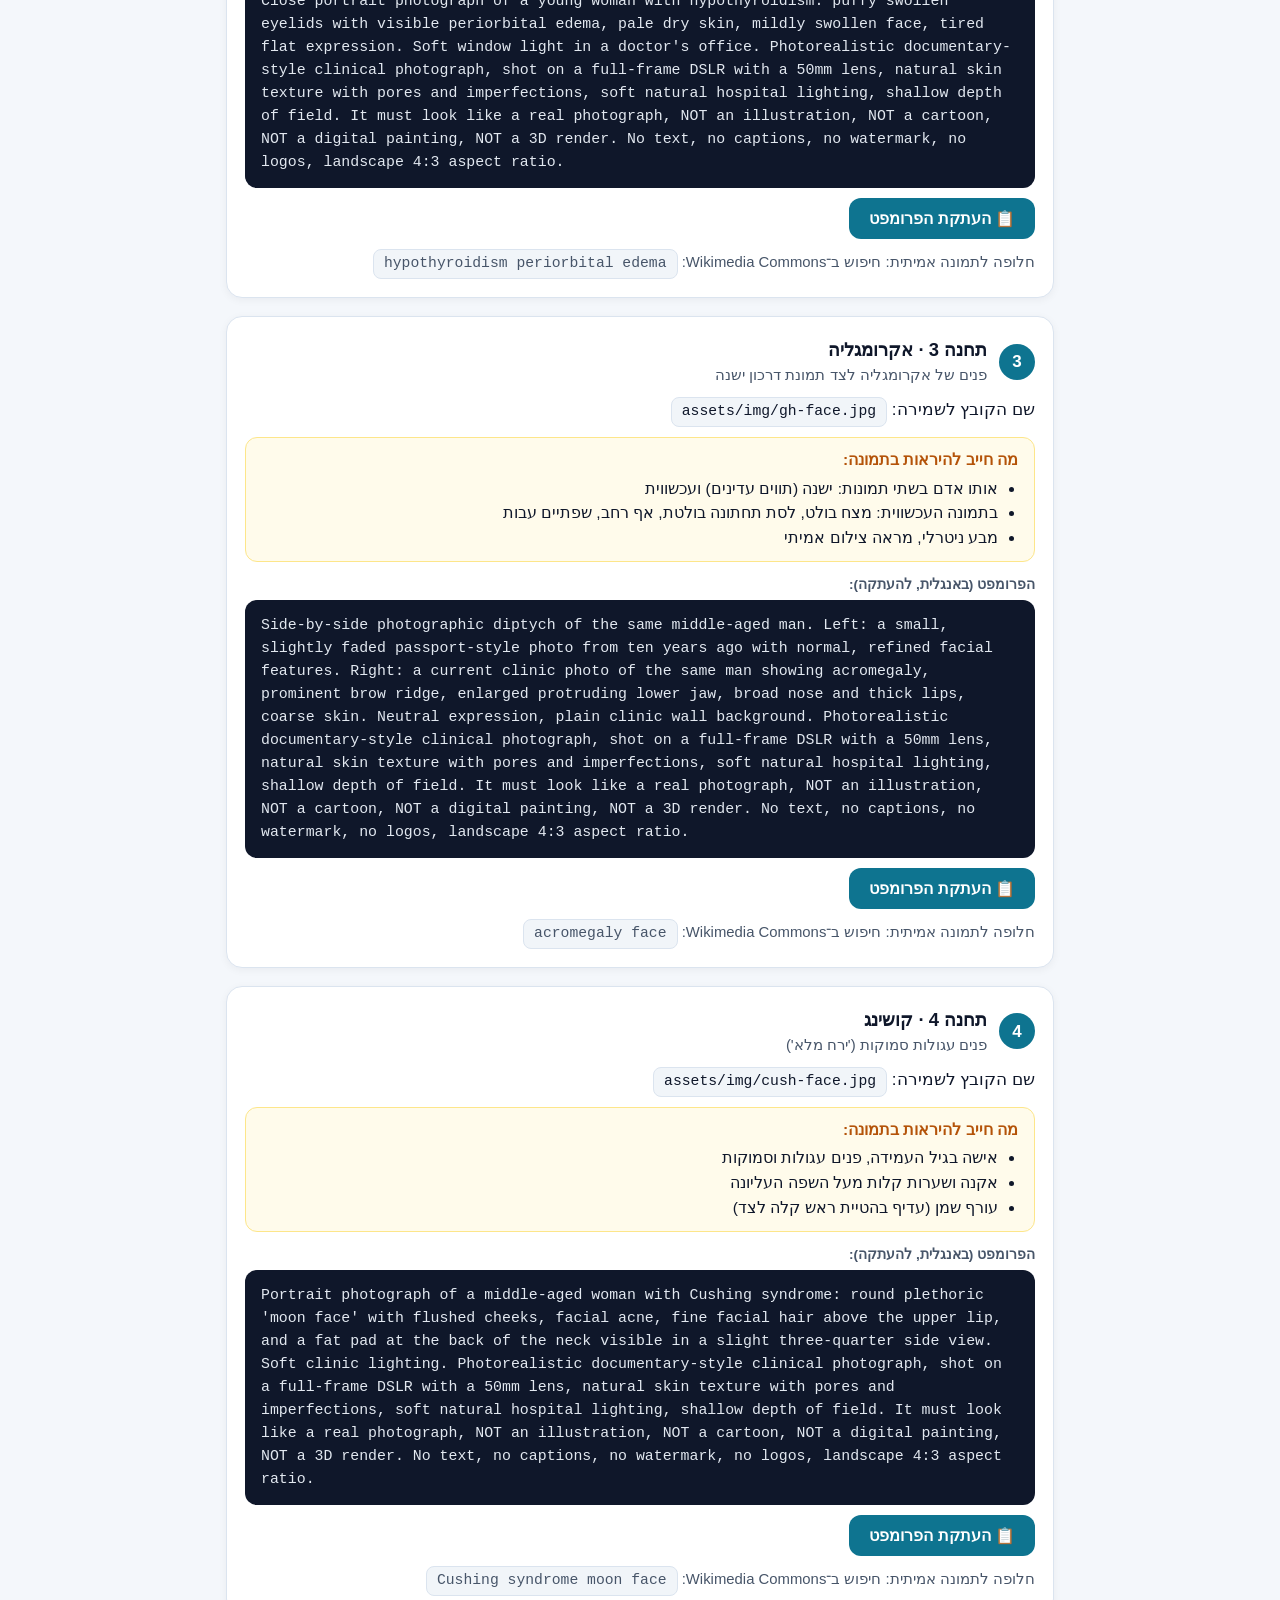
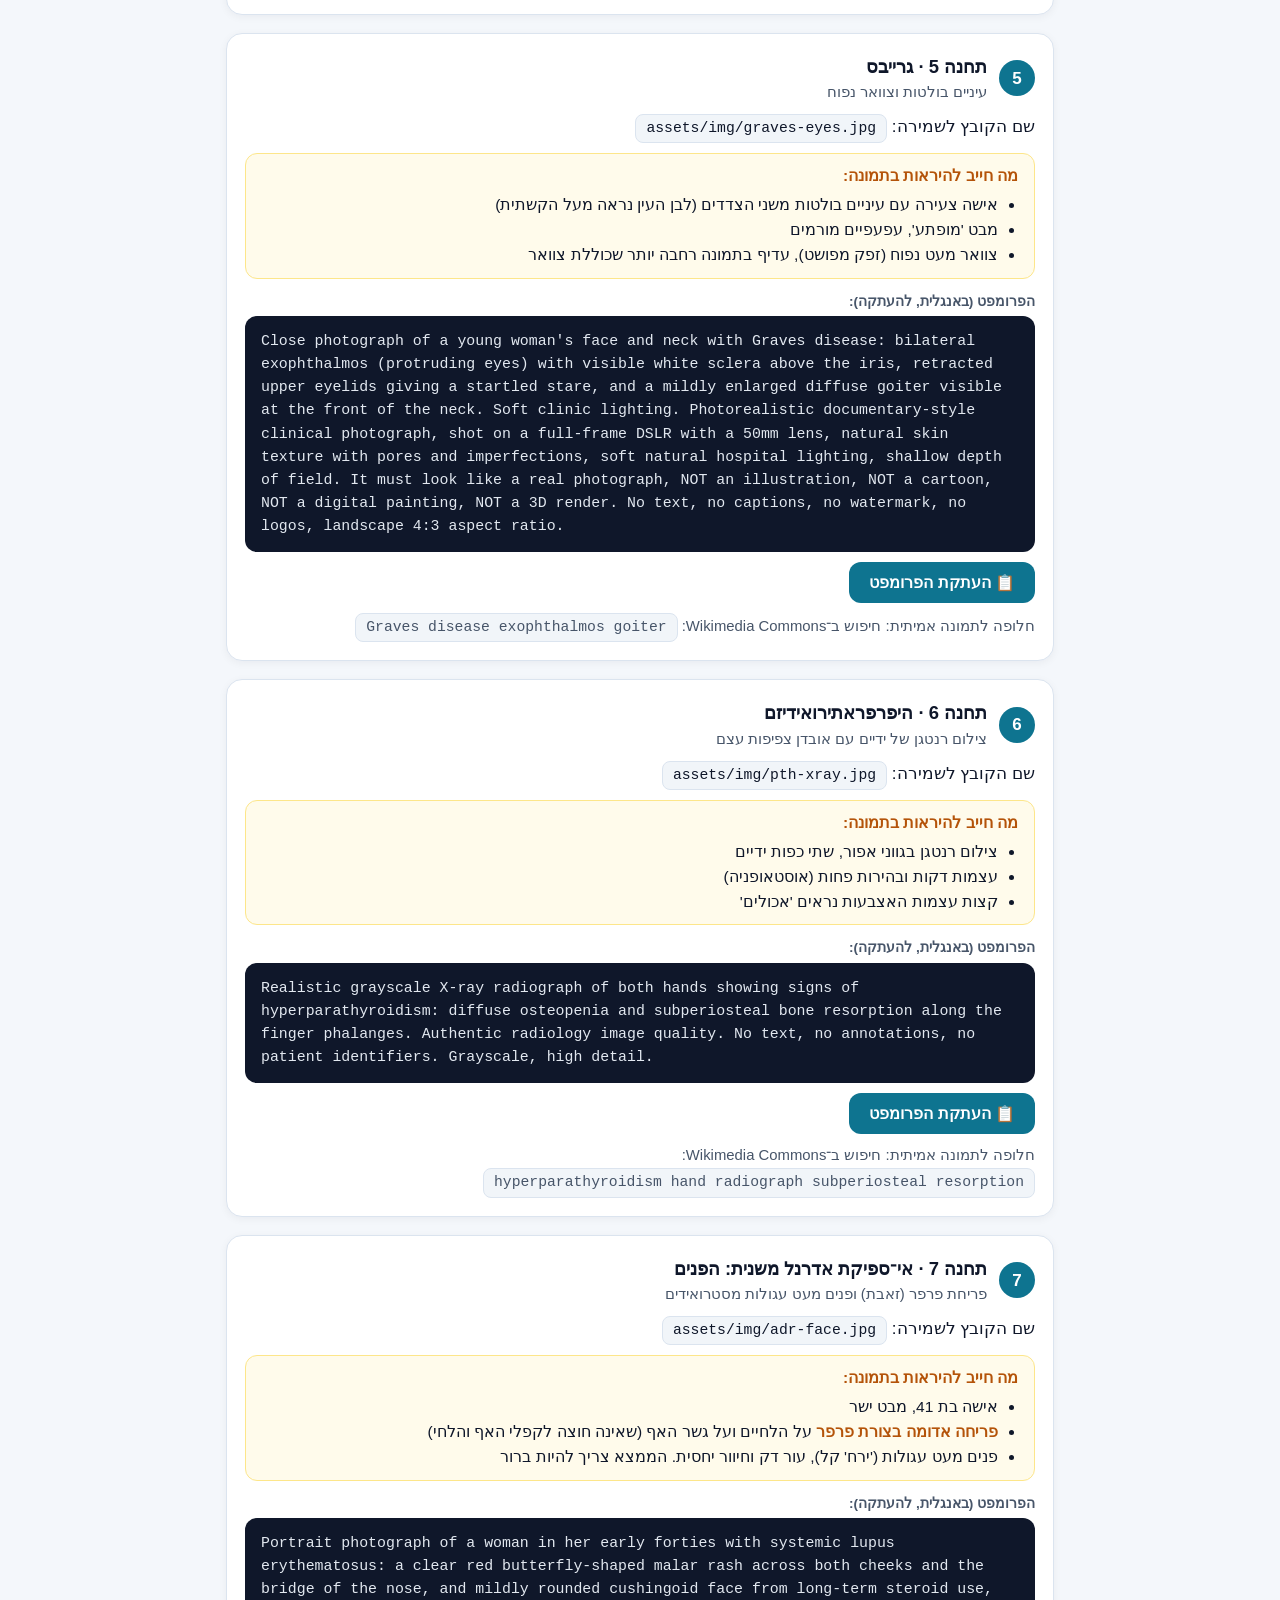
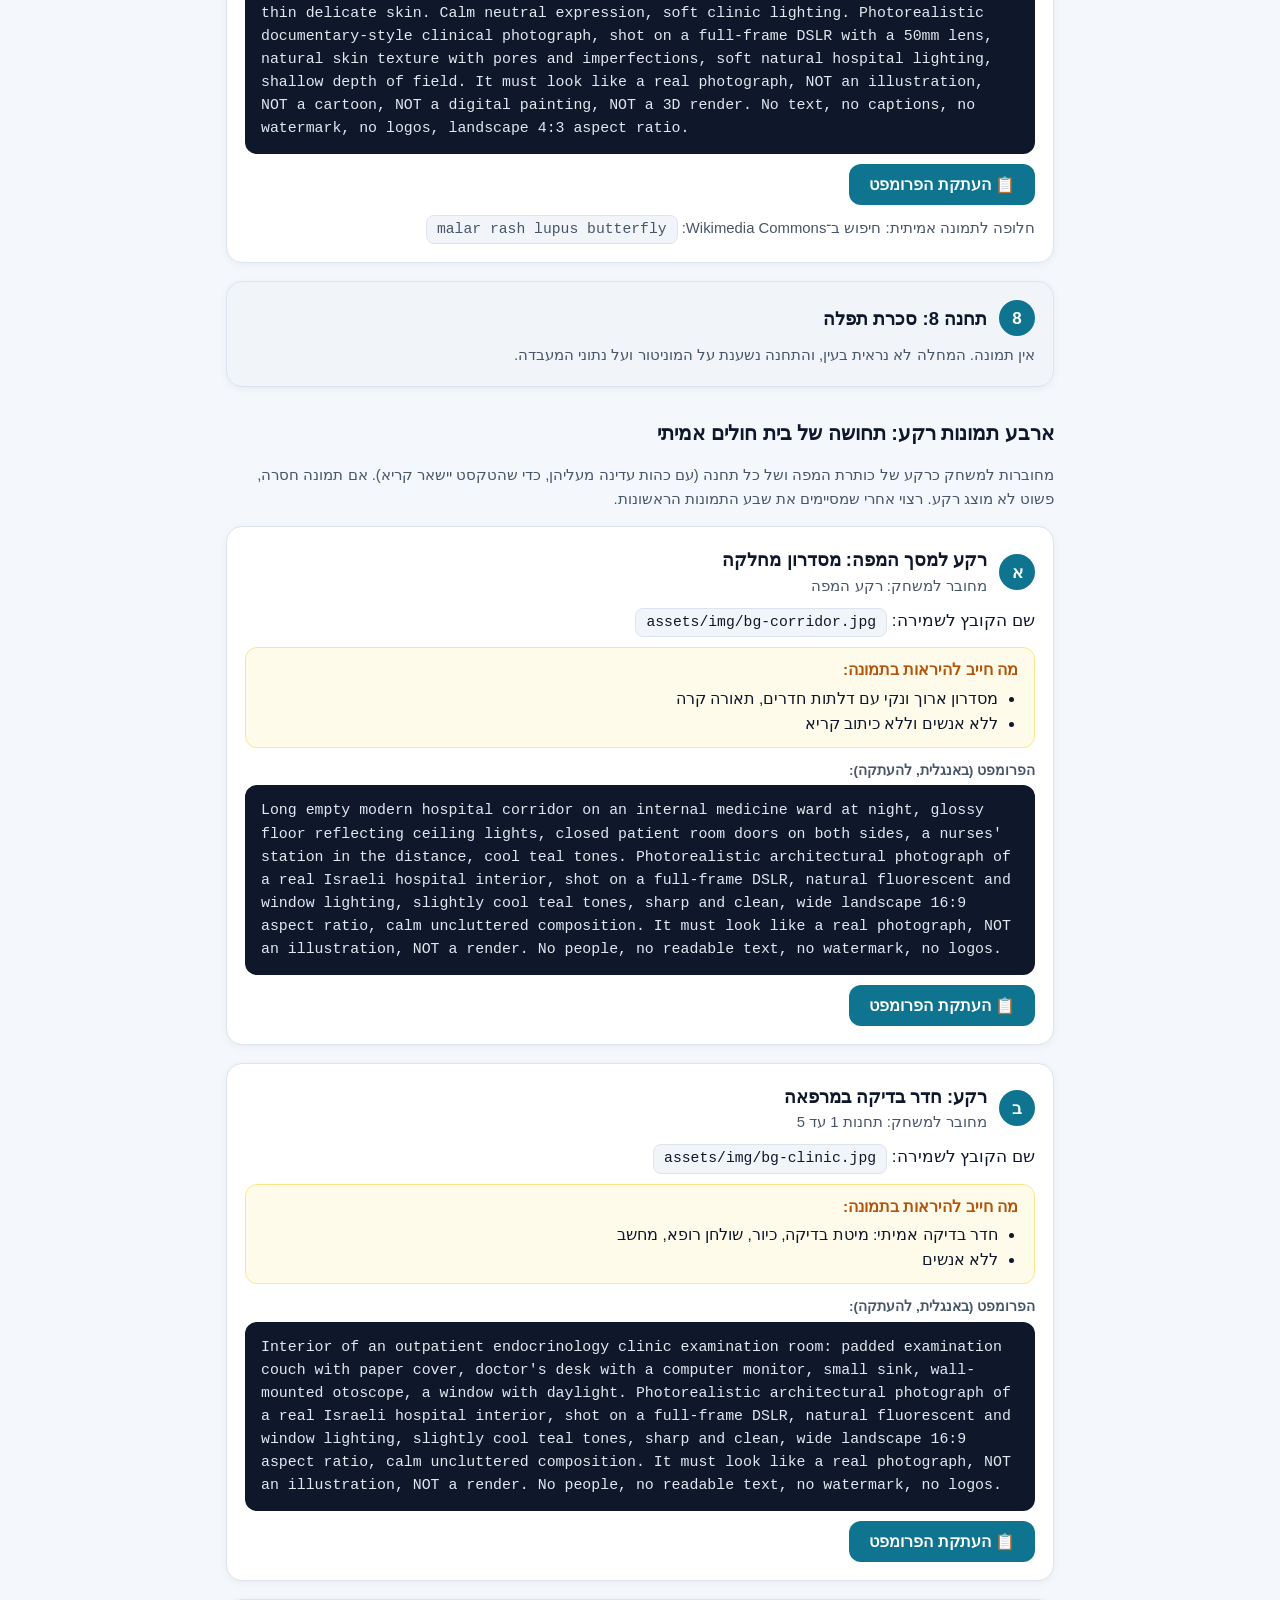
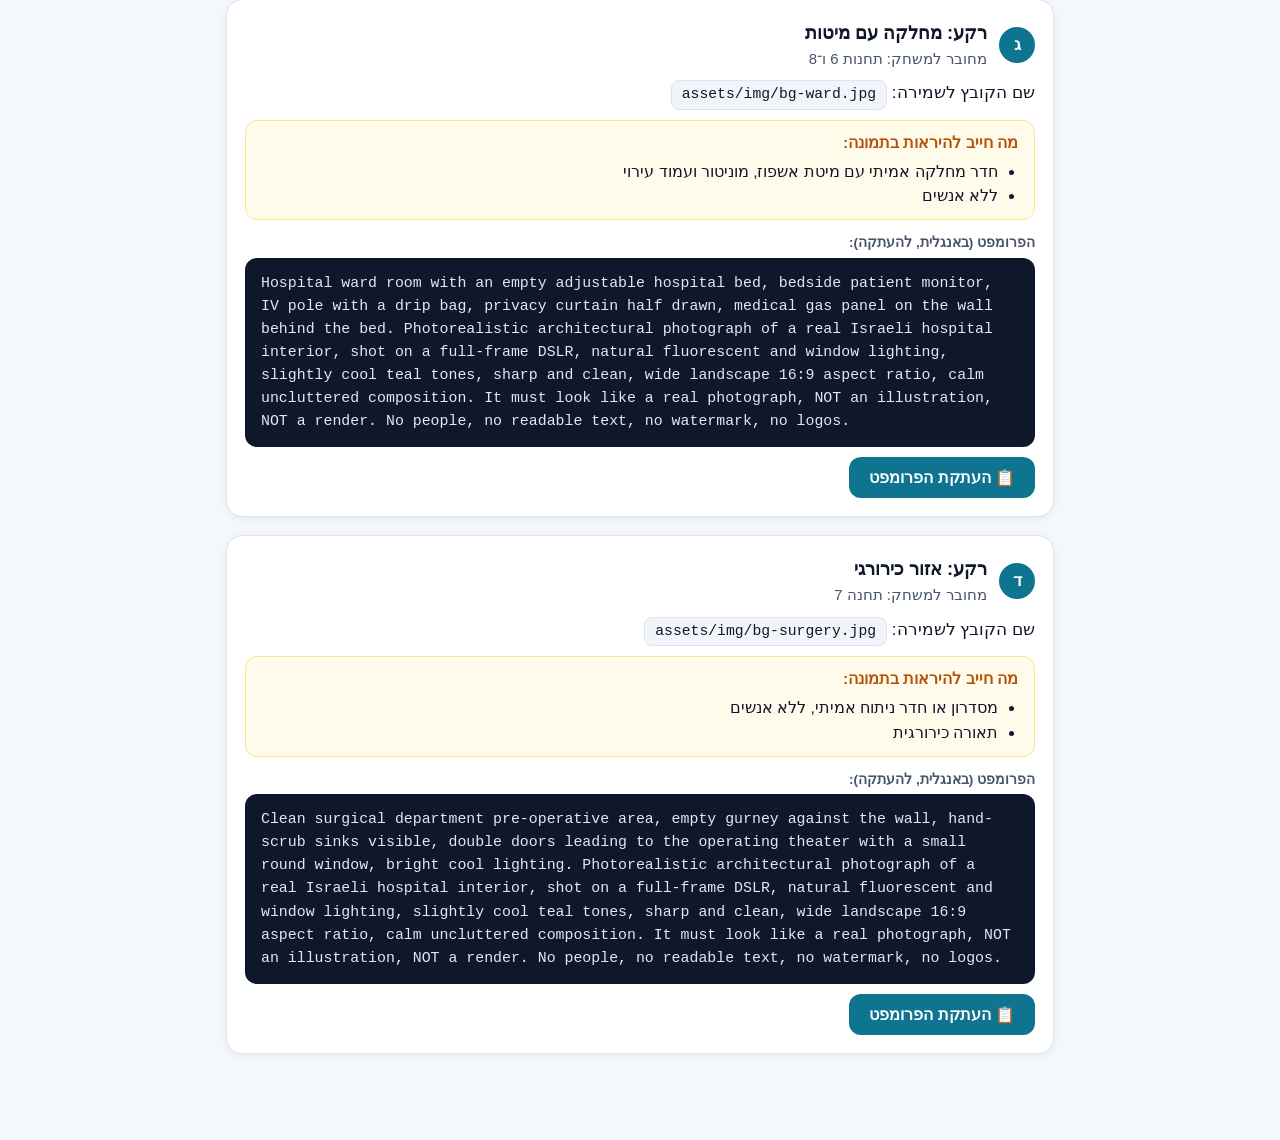
==== commit 63c8ca19: "Apply medical review: clinical fixes, no answer-revealing hints, shuffled options, shorter reflectio" ====
--- a/docs/image-prompts.html
+++ b/docs/image-prompts.html
@@ -95,11 +95,7 @@
   { n:7, file:"adr-face.jpg", title:"תחנה 7 · אי־ספיקת אדרנל משנית: הפנים", sub:"פריחת פרפר (זאבת) ופנים מעט עגולות מסטרואידים",
     must:["אישה בת 41, מבט ישר","<b>פריחה אדומה בצורת פרפר</b> על הלחיים ועל גשר האף (שאינה חוצה לקפלי האף והלחי)","פנים מעט עגולות ('ירח' קל), עור דק וחיוור יחסית. הממצא צריך להיות ברור"],
     prompt:"Portrait photograph of a woman in her early forties with systemic lupus erythematosus: a clear red butterfly-shaped malar rash across both cheeks and the bridge of the nose, and mildly rounded cushingoid face from long-term steroid use, thin delicate skin. Calm neutral expression, soft clinic lighting.",
-    wiki:"malar rash lupus butterfly" },
-  { n:"7ב", file:"adr-tongue.jpg", title:"תחנה 7 · אי־ספיקת אדרנל משנית: הלשון", sub:"לשון עם רובדים לבנים (שפחת)",
-    must:["פה פתוח, לשון בקדמה","רובדים לבנים־שמנתיים על הלשון (קנדידה בפה, thrush)","תאורה רפואית רכה, ללא דם"],
-    prompt:"Close-up clinical photograph of an open mouth showing the tongue covered with white creamy plaques of oral candidiasis (thrush). Soft examination lighting, realistic, neutral.",
-    wiki:"oral candidiasis thrush tongue" }
+    wiki:"malar rash lupus butterfly" }
 ];
 
 const OPT = [
